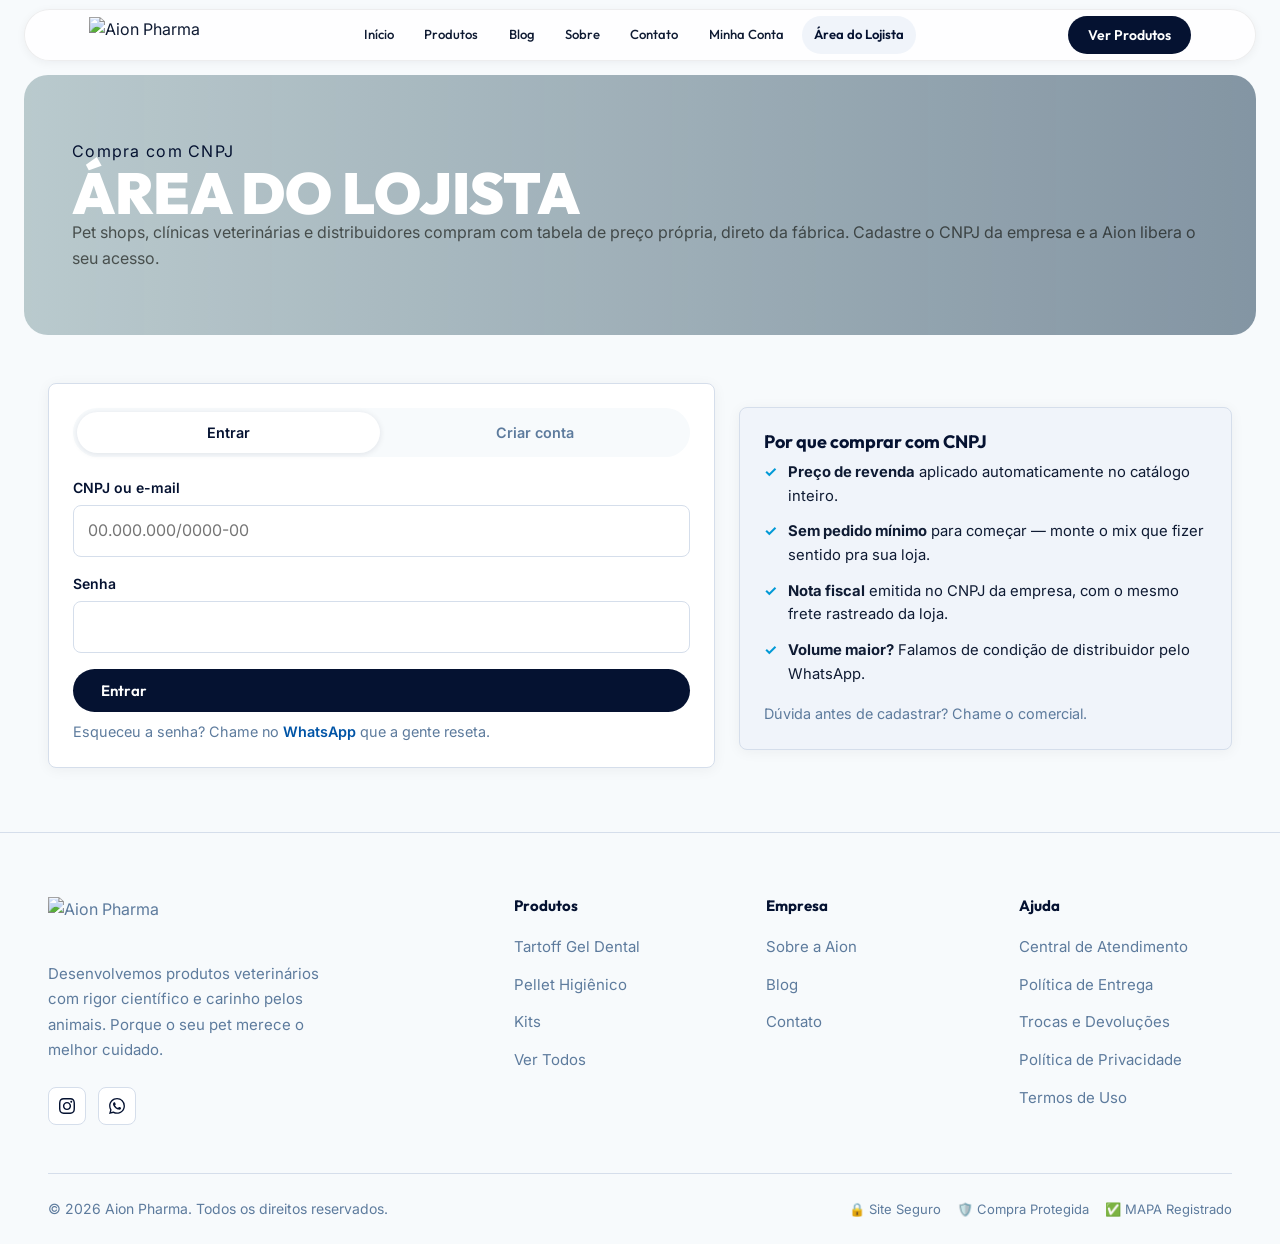
==== b2b.html @ e089b65c "Pedido nasce no Olist Envios (forma_envio OLIST) pra Expedição gerar etiqueta real; frete grátis usa" ====
<!DOCTYPE html>
<html lang="pt-BR">
<head>
  <meta charset="UTF-8" />
  <meta name="viewport" content="width=device-width, initial-scale=1.0" />
  <title>Área do Lojista — Compra com CNPJ | Aion Pharma</title>
  <meta name="description" content="Pet shops, clínicas e distribuidores compram Tartoff e a linha Aion Pharma com preço de revenda. Cadastro com CNPJ, liberado após aprovação da Aion." />
  <link rel="stylesheet" href="style.css?v=6" />
  <link rel="icon" type="image/png" href="assets/brand/logo-mark.png" />
</head>
<body>

<!-- ───── Header ───── -->
<header id="header">
  <div class="container">
    <div class="header-inner">
      <a href="index.html" class="logo" aria-label="Aion Pharma Home"><img src="assets/brand/logo.png" alt="Aion Pharma" class="logo-img" /></a>
      <nav class="nav-links" aria-label="Navegação principal">
        <a href="index.html">Início</a>
        <a href="produtos.html">Produtos</a>
        <a href="blog.html">Blog</a>
        <a href="sobre.html">Sobre</a>
        <a href="contato.html">Contato</a>
        <a href="conta.html">Minha Conta</a>
        <a href="b2b.html" class="active">Área do Lojista</a>
      </nav>
      <div class="header-actions">
        <a href="produtos.html" class="btn btn-primary btn-sm">Ver Produtos</a>
      </div>
      <button class="menu-toggle" id="menu-toggle" aria-label="Menu mobile" aria-expanded="false">
        <span></span><span></span><span></span>
      </button>
    </div>
  </div>
</header>
<nav class="mobile-nav" id="mobile-nav" aria-label="Navegação mobile">
  <a href="index.html" onclick="closeMobileNav()">Início</a>
  <a href="produtos.html" onclick="closeMobileNav()">Produtos</a>
  <a href="blog.html" onclick="closeMobileNav()">Blog</a>
  <a href="sobre.html" onclick="closeMobileNav()">Sobre</a>
  <a href="contato.html" onclick="closeMobileNav()">Contato</a>
  <a href="conta.html" onclick="closeMobileNav()">Minha Conta</a>
  <a href="b2b.html" onclick="closeMobileNav()">Área do Lojista</a>
  <a href="produtos.html" class="btn btn-primary" style="margin-top:1rem;justify-content:center">Ver Produtos →</a>
</nav>

<!-- Page Hero -->
<section class="page-hero">
  <div class="container">
    <div class="page-hero-tag">Compra com CNPJ</div>
    <h1 class="display-2">Área do Lojista</h1>
    <p>Pet shops, clínicas veterinárias e distribuidores compram com tabela de preço própria, direto da fábrica. Cadastre o CNPJ da empresa e a Aion libera o seu acesso.</p>
  </div>
</section>

<main class="content-page">
  <div class="container">

    <!-- ── Já logado: painel da conta ── -->
    <section id="b2b-painel" class="b2b-painel" hidden>
      <div class="b2b-card b2b-card-conta">
        <div class="b2b-conta-head">
          <div>
            <span class="b2b-badge" id="b2b-painel-nivel">Lojista</span>
            <h2 id="b2b-painel-razao">—</h2>
            <p class="b2b-muted" id="b2b-painel-cnpj">—</p>
          </div>
          <button type="button" class="btn btn-outline btn-sm" onclick="b2bLogout()">Sair da conta</button>
        </div>
        <p class="b2b-muted">
          Os preços do catálogo já estão na sua tabela enquanto você estiver logado.
          No checkout, o pedido sai no CNPJ da empresa.
        </p>
        <div class="b2b-acoes">
          <a href="produtos.html" class="btn btn-primary">Ver catálogo com meu preço →</a>
          <a href="https://wa.me/5541992427421?text=Ol%C3%A1!%20Sou%20lojista%20e%20preciso%20de%20ajuda%20com%20um%20pedido." class="btn btn-outline" target="_blank" rel="noopener">Falar com o comercial</a>
        </div>
      </div>

      <div class="b2b-card">
        <h3>Dados de entrega padrão</h3>
        <p class="b2b-muted">Preenchemos o checkout com esses dados. Dá para alterar em cada pedido.</p>
        <form class="contact-form" id="b2b-form-dados" onsubmit="b2bSalvarDados(event)">
          <div class="field-row">
            <div class="field">
              <label for="b2b-contato">Nome do contato</label>
              <input type="text" id="b2b-contato" name="contatoNome" autocomplete="name" />
            </div>
            <div class="field">
              <label for="b2b-telefone">Telefone</label>
              <input type="tel" id="b2b-telefone" name="telefone" autocomplete="tel" />
            </div>
          </div>
          <div class="field-row">
            <div class="field">
              <label for="b2b-cep">CEP</label>
              <input type="text" id="b2b-cep" name="cep" inputmode="numeric" oninput="onCheckoutCepGenerico(this)" />
            </div>
            <div class="field">
              <label for="b2b-numero">Número</label>
              <input type="text" id="b2b-numero" name="numero" />
            </div>
          </div>
          <div class="field">
            <label for="b2b-endereco">Endereço</label>
            <input type="text" id="b2b-endereco" name="endereco" />
          </div>
          <div class="field-row">
            <div class="field">
              <label for="b2b-bairro">Bairro</label>
              <input type="text" id="b2b-bairro" name="bairro" />
            </div>
            <div class="field">
              <label for="b2b-complemento">Complemento</label>
              <input type="text" id="b2b-complemento" name="complemento" />
            </div>
          </div>
          <div class="field-row">
            <div class="field">
              <label for="b2b-cidade">Cidade</label>
              <input type="text" id="b2b-cidade" name="cidade" />
            </div>
            <div class="field">
              <label for="b2b-uf">UF</label>
              <input type="text" id="b2b-uf" name="uf" maxlength="2" />
            </div>
          </div>
          <button type="submit" class="btn btn-primary" id="b2b-dados-submit">Salvar dados</button>
        </form>
      </div>
    </section>

    <!-- ── Deslogado: login + cadastro ── -->
    <!-- Sem JS este bloco continua visível; o painel é que só aparece logado. -->
    <section id="b2b-acesso" class="b2b-grid">
      <div class="b2b-card">
        <div class="b2b-tabs" role="tablist">
          <button type="button" class="b2b-tab active" id="b2b-tab-login" onclick="b2bMostrarAba('login')">Entrar</button>
          <button type="button" class="b2b-tab" id="b2b-tab-cadastro" onclick="b2bMostrarAba('cadastro')">Criar conta</button>
        </div>

        <!-- Login -->
        <form class="contact-form" id="b2b-form-login" onsubmit="b2bLogin(event)">
          <div class="field">
            <label for="b2b-login-id">CNPJ ou e-mail</label>
            <input type="text" id="b2b-login-id" name="identificador" required autocomplete="username" placeholder="00.000.000/0000-00" />
          </div>
          <div class="field">
            <label for="b2b-login-senha">Senha</label>
            <input type="password" id="b2b-login-senha" name="senha" required autocomplete="current-password" />
          </div>
          <button type="submit" class="btn btn-primary" id="b2b-login-submit">Entrar</button>
          <p class="b2b-muted b2b-ajuda">
            Esqueceu a senha? Chame no <a href="https://wa.me/5541992427421?text=Ol%C3%A1!%20Preciso%20redefinir%20a%20senha%20da%20minha%20conta%20de%20lojista." target="_blank" rel="noopener">WhatsApp</a> que a gente reseta.
          </p>
        </form>

        <!-- Cadastro -->
        <form class="contact-form" id="b2b-form-cadastro" onsubmit="b2bCadastrar(event)" hidden>
          <div class="field">
            <label for="b2b-cad-cnpj">CNPJ da empresa*</label>
            <input type="text" id="b2b-cad-cnpj" name="cnpj" required inputmode="text" placeholder="00.000.000/0000-00" oninput="onCnpjInput(this)" />
            <span class="b2b-hint" id="b2b-cad-razao-hint"></span>
          </div>
          <div class="field">
            <label for="b2b-cad-razao">Razão social</label>
            <input type="text" id="b2b-cad-razao" name="razaoSocial" placeholder="Preenchemos pelo CNPJ" />
          </div>
          <div class="field-row">
            <div class="field">
              <label for="b2b-cad-contato">Seu nome*</label>
              <input type="text" id="b2b-cad-contato" name="contatoNome" required autocomplete="name" />
            </div>
            <div class="field">
              <label for="b2b-cad-telefone">Telefone / WhatsApp*</label>
              <input type="tel" id="b2b-cad-telefone" name="telefone" required autocomplete="tel" />
            </div>
          </div>
          <div class="field">
            <label for="b2b-cad-email">E-mail*</label>
            <input type="email" id="b2b-cad-email" name="email" required autocomplete="email" />
          </div>
          <div class="field">
            <label for="b2b-cad-senha">Senha* (mínimo 8 caracteres)</label>
            <input type="password" id="b2b-cad-senha" name="senha" required minlength="8" autocomplete="new-password" />
          </div>
          <button type="submit" class="btn btn-primary" id="b2b-cad-submit">Enviar cadastro</button>
          <p class="b2b-muted b2b-ajuda">
            Ao criar a conta você concorda com os <a href="termos.html">Termos de Uso</a> e a <a href="privacidade.html">Política de Privacidade</a>.
          </p>
        </form>
      </div>

      <aside class="b2b-card b2b-vantagens">
        <h3>Por que comprar com CNPJ</h3>
        <ul class="b2b-lista">
          <li><strong>Preço de revenda</strong> aplicado automaticamente no catálogo inteiro.</li>
          <li><strong>Sem pedido mínimo</strong> para começar — monte o mix que fizer sentido pra sua loja.</li>
          <li><strong>Nota fiscal</strong> emitida no CNPJ da empresa, com o mesmo frete rastreado da loja.</li>
          <li><strong>Volume maior?</strong> Falamos de condição de distribuidor pelo WhatsApp.</li>
        </ul>
        <p class="b2b-muted">
          Dúvida antes de cadastrar? <a href="https://wa.me/5541992427421?text=Ol%C3%A1!%20Quero%20saber%20sobre%20a%20compra%20com%20CNPJ." target="_blank" rel="noopener">Chame o comercial</a>.
        </p>
      </aside>
    </section>

  </div>
</main>

<footer id="footer">
  <div class="container">
    <div class="footer-top">
      <div class="footer-brand">
        <a href="index.html" class="logo"><img src="assets/brand/logo.png" alt="Aion Pharma" class="logo-img" /></a>
        <p>Desenvolvemos produtos veterinários com rigor científico e carinho pelos animais. Porque o seu pet merece o melhor cuidado.</p>
        <div class="footer-social">
          <a href="https://www.instagram.com/tartoff.oficial/" class="social-link" target="_blank" rel="noopener" aria-label="Instagram">
            <svg width="16" height="16" fill="currentColor" viewBox="0 0 24 24">
              <path d="M12 2.163c3.204 0 3.584.012 4.85.07 3.252.148 4.771 1.691 4.919 4.919.058 1.265.069 1.645.069 4.849 0 3.205-.012 3.584-.069 4.849-.149 3.225-1.664 4.771-4.919 4.919-1.266.058-1.644.07-4.85.07-3.204 0-3.584-.012-4.849-.07-3.26-.149-4.771-1.699-4.919-4.92-.058-1.265-.07-1.644-.07-4.849 0-3.204.013-3.583.07-4.849.149-3.227 1.664-4.771 4.919-4.919 1.266-.057 1.645-.069 4.849-.069zm0-2.163c-3.259 0-3.667.014-4.947.072-4.358.2-6.78 2.618-6.98 6.98-.059 1.281-.073 1.689-.073 4.948 0 3.259.014 3.668.072 4.948.2 4.358 2.618 6.78 6.98 6.98 1.281.058 1.689.072 4.948.072 3.259 0 3.668-.014 4.948-.072 4.354-.2 6.782-2.618 6.979-6.98.059-1.28.073-1.689.073-4.948 0-3.259-.014-3.667-.072-4.947-.196-4.354-2.617-6.78-6.979-6.98-1.281-.059-1.69-.073-4.949-.073zm0 5.838c-3.403 0-6.162 2.759-6.162 6.162s2.759 6.163 6.162 6.163 6.162-2.759 6.162-6.163c0-3.403-2.759-6.162-6.162-6.162zm0 10.162c-2.209 0-4-1.79-4-4 0-2.209 1.791-4 4-4s4 1.791 4 4c0 2.21-1.791 4-4 4zm6.406-11.845c-.796 0-1.441.645-1.441 1.44s.645 1.44 1.441 1.44c.795 0 1.439-.645 1.439-1.44s-.644-1.44-1.439-1.44z"/>
            </svg>
          </a>
          <a href="https://wa.me/5541992427421" class="social-link" target="_blank" rel="noopener" aria-label="WhatsApp">
            <svg width="16" height="16" fill="currentColor" viewBox="0 0 24 24">
              <path d="M17.472 14.382c-.297-.149-1.758-.867-2.03-.967-.273-.099-.471-.148-.67.15-.197.297-.767.966-.94 1.164-.173.199-.347.223-.644.075-.297-.15-1.255-.463-2.39-1.475-.883-.788-1.48-1.761-1.653-2.059-.173-.297-.018-.458.13-.606.134-.133.298-.347.446-.52.149-.174.198-.298.298-.497.099-.198.05-.371-.025-.52-.075-.149-.669-1.612-.916-2.207-.242-.579-.487-.5-.669-.51-.173-.008-.371-.01-.57-.01-.198 0-.52.074-.792.372-.272.297-1.04 1.016-1.04 2.479 0 1.462 1.065 2.875 1.213 3.074.149.198 2.096 3.2 5.077 4.487.709.306 1.262.489 1.694.625.712.227 1.36.195 1.871.118.571-.085 1.758-.719 2.006-1.413.248-.694.248-1.289.173-1.413-.074-.124-.272-.198-.57-.347m-5.421 7.403h-.004a9.87 9.87 0 01-5.031-1.378l-.361-.214-3.741.982.998-3.648-.235-.374a9.86 9.86 0 01-1.51-5.26c.001-5.45 4.436-9.884 9.888-9.884 2.64 0 5.122 1.03 6.988 2.898a9.825 9.825 0 012.893 6.994c-.003 5.45-4.437 9.884-9.885 9.884m8.413-18.297A11.815 11.815 0 0012.05 0C5.495 0 .16 5.335.157 11.892c0 2.096.547 4.142 1.588 5.945L.057 24l6.305-1.654a11.882 11.882 0 005.683 1.448h.005c6.554 0 11.89-5.335 11.893-11.893a11.821 11.821 0 00-3.48-8.413z"/>
            </svg>
          </a>
        </div>
      </div>
      <div class="footer-col">
        <h4>Produtos</h4>
        <ul class="footer-links">
          <li><a href="produtos.html?categoria=higiene-bucal">Tartoff Gel Dental</a></li>
          <li><a href="produtos.html?categoria=higiene-lar">Pellet Higiênico</a></li>
          <li><a href="produtos.html">Kits</a></li>
          <li><a href="produtos.html">Ver Todos</a></li>
        </ul>
      </div>
      <div class="footer-col">
        <h4>Empresa</h4>
        <ul class="footer-links">
          <li><a href="sobre.html">Sobre a Aion</a></li>
          <li><a href="blog.html">Blog</a></li>
          <li><a href="contato.html">Contato</a></li>
        </ul>
      </div>
      <div class="footer-col">
        <h4>Ajuda</h4>
        <ul class="footer-links">
          <li><a href="contato.html">Central de Atendimento</a></li>
          <li><a href="entrega.html">Política de Entrega</a></li>
          <li><a href="trocas.html">Trocas e Devoluções</a></li>
          <li><a href="privacidade.html">Política de Privacidade</a></li>
          <li><a href="termos.html">Termos de Uso</a></li>
        </ul>
      </div>
    </div>
    <div class="footer-bottom">
      <p>© 2026 Aion Pharma. Todos os direitos reservados.</p>
      <div class="footer-seals">
        <span>🔒 Site Seguro</span>
        <span>🛡️ Compra Protegida</span>
        <span>✅ MAPA Registrado</span>
      </div>
    </div>
  </div>
</footer>

<div class="toast-container" id="toast-container"></div>
<script src="script.js?v=7"></script>
</body>
</html>
---- style.css ----
/* ================================================
   AION PHARMA — Design System
   Navy + Cyan (brand oficial)
   ================================================ */

@import url('https://fonts.googleapis.com/css2?family=Outfit:wght@300;400;500;600;700;800;900&family=Inter:wght@300;400;500;600&display=swap');

/* ── Tokens ───────────────────────────────────── */
:root {
  /* Colors — brand oficial */
  --clr-primary:      #051231;   /* Navy Aion */
  --clr-primary-lt:   #0A1F44;   /* Navy médio */
  --clr-primary-pale: #E8EEF6;   /* Azul bem claro */
  --clr-gold:         #0099D6;   /* Ciano acento (legado: gold) */
  --clr-gold-lt:      #33B4E5;   /* Ciano claro hover */
  --clr-accent:       #0099D6;
  --clr-accent-deep:  #0054A6;
  --clr-cream:        #F0F4FA;   /* Fundo suave azul */
  --clr-cream-dk:     #E2E8F2;
  --clr-bg:           #F7FAFC;
  --clr-dark:         #051231;
  --clr-text:         #0F1B33;
  --clr-text-muted:   #5D7B9D;
  --clr-border:       #D5DEEB;
  --clr-white:        #FFFFFF;
  --clr-pharma:       #7386A3;

  /* Typography */
  --font-heading: 'Outfit', sans-serif;
  --font-body:    'Inter', sans-serif;

  /* Spacing */
  --space-1: 0.25rem;
  --space-2: 0.5rem;
  --space-3: 0.75rem;
  --space-4: 1rem;
  --space-5: 1.25rem;
  --space-6: 1.5rem;
  --space-8: 2rem;
  --space-10: 2.5rem;
  --space-12: 3rem;
  --space-16: 4rem;
  --space-20: 5rem;
  --space-24: 6rem;

  /* Radii */
  --radius-sm:  0.375rem;
  --radius-md:  0.75rem;
  --radius-lg:  1.25rem;
  --radius-xl:  2rem;
  --radius-full: 9999px;

  /* Shadows */
  --shadow-sm:  0 1px 3px rgba(45,74,53,.08), 0 1px 2px rgba(45,74,53,.05);
  --shadow-md:  0 4px 16px rgba(45,74,53,.10), 0 2px 6px rgba(45,74,53,.06);
  --shadow-lg:  0 12px 40px rgba(45,74,53,.14), 0 4px 12px rgba(45,74,53,.08);
  --shadow-xl:  0 24px 64px rgba(45,74,53,.18);

  /* Transitions */
  --ease: cubic-bezier(0.4, 0, 0.2, 1);
  --dur-fast: 150ms;
  --dur-normal: 250ms;
  --dur-slow: 400ms;

  /* Layout */
  --max-w: 1200px;
  --header-h: 72px;
}

/* ── Reset ────────────────────────────────────── */
*, *::before, *::after { box-sizing: border-box; margin: 0; padding: 0; }

html {
  font-size: 16px;
  scroll-behavior: smooth;
  -webkit-font-smoothing: antialiased;
}

body {
  font-family: var(--font-body);
  color: var(--clr-text);
  background: var(--clr-bg);
  line-height: 1.6;
  overflow-x: hidden;
}

img { max-width: 100%; height: auto; display: block; }
a { text-decoration: none; color: inherit; }
ul, ol { list-style: none; }
button { cursor: pointer; border: none; background: none; font-family: inherit; }
input, textarea { font-family: inherit; }

/* ── Typography ───────────────────────────────── */
h1, h2, h3, h4, h5, h6 {
  font-family: var(--font-heading);
  line-height: 1.15;
  font-weight: 700;
  color: var(--clr-dark);
}

.display-1 { font-size: clamp(2.5rem, 6vw, 4.5rem); font-weight: 800; letter-spacing: -0.02em; }
.display-2 { font-size: clamp(2rem, 4vw, 3rem);   font-weight: 800; letter-spacing: -0.02em; }
.heading-1 { font-size: clamp(1.75rem, 3vw, 2.5rem); font-weight: 700; }
.heading-2 { font-size: clamp(1.25rem, 2vw, 1.75rem); font-weight: 600; }
.heading-3 { font-size: 1.125rem; font-weight: 600; }
.body-lg   { font-size: 1.125rem; }
.body-sm   { font-size: 0.875rem; }
.label     { font-size: 0.75rem; font-weight: 600; letter-spacing: 0.08em; text-transform: uppercase; }

/* ── Layout Utilities ─────────────────────────── */
.container {
  width: calc(100% - 3rem);   /* mesmo recuo lateral do hero box */
  max-width: 1320px;          /* mesma largura máxima do hero box */
  margin: 0 auto;
  padding: 0 var(--space-6);
}

.section {
  padding: var(--space-20) 0;
}

.section-sm {
  padding: var(--space-12) 0;
}

.grid-2 { display: grid; grid-template-columns: repeat(2, 1fr); gap: var(--space-8); }
.grid-3 { display: grid; grid-template-columns: repeat(3, 1fr); gap: var(--space-6); }
.grid-4 { display: grid; grid-template-columns: repeat(4, 1fr); gap: var(--space-5); }

.flex { display: flex; }
.flex-center { display: flex; align-items: center; justify-content: center; }
.flex-between { display: flex; align-items: center; justify-content: space-between; }
.gap-2 { gap: var(--space-2); }
.gap-3 { gap: var(--space-3); }
.gap-4 { gap: var(--space-4); }
.gap-6 { gap: var(--space-6); }

.text-center { text-align: center; }

/* ── Buttons ──────────────────────────────────── */
.btn {
  display: inline-flex;
  align-items: center;
  gap: var(--space-2);
  padding: 0.75rem 1.75rem;
  border-radius: var(--radius-full);
  font-family: var(--font-heading);
  font-weight: 600;
  font-size: 0.9375rem;
  transition: all var(--dur-normal) var(--ease);
  white-space: nowrap;
  cursor: pointer;
}

.btn-primary {
  background: var(--clr-primary);
  color: var(--clr-white);
  box-shadow: 0 4px 14px rgba(45,74,53,.3);
}
.btn-primary:hover {
  background: var(--clr-primary-lt);
  transform: translateY(-2px);
  box-shadow: 0 8px 24px rgba(5, 18, 49, .35);
}

.btn-gold {
  background: linear-gradient(135deg, #0099D6 0%, #0054A6 100%);
  color: var(--clr-white);
  box-shadow: 0 4px 14px rgba(0, 153, 214, .35);
}
.btn-gold:hover {
  background: linear-gradient(135deg, #33B4E5 0%, #0099D6 100%);
  transform: translateY(-2px);
  box-shadow: 0 8px 24px rgba(0, 153, 214, .4);
}

.btn-outline {
  background: transparent;
  color: var(--clr-primary);
  border: 2px solid var(--clr-primary);
}
.btn-outline:hover {
  background: var(--clr-primary);
  color: var(--clr-white);
  transform: translateY(-2px);
}

.btn-outline-white {
  background: transparent;
  color: var(--clr-white);
  border: 2px solid rgba(255,255,255,.5);
}
.btn-outline-white:hover {
  background: rgba(255,255,255,.15);
  border-color: var(--clr-white);
}

.btn-sm {
  padding: 0.5rem 1.25rem;
  font-size: 0.875rem;
}

.btn-lg {
  padding: 1rem 2.25rem;
  font-size: 1rem;
}

/* ── Badges ───────────────────────────────────── */
.badge {
  display: inline-flex;
  align-items: center;
  gap: var(--space-1);
  padding: 0.25rem 0.75rem;
  border-radius: var(--radius-full);
  font-size: 0.75rem;
  font-weight: 600;
  font-family: var(--font-heading);
}
.badge-gold {
  background: rgba(201,168,76,.15);
  color: #8B6914;
  border: 1px solid rgba(201,168,76,.3);
}
.badge-green {
  background: var(--clr-primary-pale);
  color: var(--clr-primary);
  border: 1px solid var(--clr-border);
}

/* ── Section Headers ──────────────────────────── */
.section-header { margin-bottom: var(--space-12); }
.section-header .section-tag {
  display: inline-block;
  margin-bottom: var(--space-3);
  color: var(--clr-gold);
  font-family: var(--font-heading);
  font-weight: 700;
  font-size: 0.8125rem;
  letter-spacing: 0.12em;
  text-transform: uppercase;
}
.section-header h2 { margin-bottom: var(--space-4); }
.section-header p {
  font-size: 1.0625rem;
  color: var(--clr-text-muted);
  max-width: 520px;
}
.section-header.text-center p { margin: 0 auto; }

/* ── Announcement Bar ─────────────────────────── */
#announcement-bar {
  background: var(--clr-primary);
  color: rgba(255,255,255,.9);
  text-align: center;
  padding: var(--space-2) var(--space-4);
  font-size: 0.8125rem;
  font-family: var(--font-heading);
  font-weight: 500;
  letter-spacing: 0.02em;
}
#announcement-bar strong { color: var(--clr-gold-lt); }
#announcement-bar a { color: var(--clr-gold-lt); text-decoration: underline; }

/* ── Header ───────────────────────────────────── */
#header {
  position: sticky;
  top: 0;
  z-index: 100;
  background: rgba(250,250,247,.95);
  backdrop-filter: blur(12px);
  -webkit-backdrop-filter: blur(12px);
  border-bottom: 1px solid var(--clr-border);
  height: var(--header-h);
  transition: box-shadow var(--dur-normal) var(--ease);
}

#header.scrolled {
  box-shadow: var(--shadow-md);
}

.header-inner {
  display: flex;
  align-items: center;
  justify-content: space-between;
  height: 100%;
  gap: var(--space-8);
}

/* Logo */
.logo {
  display: flex;
  align-items: center;
  flex-shrink: 0;
  text-decoration: none;
  gap: 0.5rem;
}
.logo-img {
  display: block;
  height: 40px;
  width: auto;
  max-width: 200px;
  object-fit: contain;
}
.logo-name {
  font-family: var(--font-heading);
  font-weight: 900;
  font-size: 1.25rem;
  letter-spacing: -0.01em;
  color: var(--clr-primary);
  line-height: 1;
}
.logo-tagline {
  font-family: var(--font-heading);
  font-size: 0.625rem;
  font-weight: 500;
  letter-spacing: 0.15em;
  text-transform: uppercase;
  color: var(--clr-pharma);
  line-height: 1;
  margin-top: 2px;
}

/* Nav */
.nav-links {
  display: flex;
  align-items: center;
  gap: var(--space-1);
  flex: 1;
}

.nav-links a {
  padding: var(--space-2) var(--space-3);
  border-radius: var(--radius-sm);
  font-family: var(--font-heading);
  font-weight: 500;
  font-size: 0.9375rem;
  color: var(--clr-text);
  transition: all var(--dur-fast) var(--ease);
}
.nav-links a:hover { color: var(--clr-primary); background: var(--clr-primary-pale); }
.nav-links a.active { color: var(--clr-primary); font-weight: 600; }

/* Header Actions */
.header-actions {
  display: flex;
  align-items: center;
  gap: var(--space-3);
  flex-shrink: 0;
}

.icon-btn {
  display: flex;
  align-items: center;
  justify-content: center;
  width: 40px;
  height: 40px;
  border-radius: var(--radius-md);
  color: var(--clr-text);
  transition: all var(--dur-fast) var(--ease);
  position: relative;
}
.icon-btn:hover { background: var(--clr-primary-pale); color: var(--clr-primary); }

.cart-btn .cart-count {
  position: absolute;
  top: 2px;
  right: 2px;
  background: var(--clr-gold);
  color: var(--clr-dark);
  font-family: var(--font-heading);
  font-size: 0.625rem;
  font-weight: 700;
  width: 16px;
  height: 16px;
  border-radius: 50%;
  display: flex;
  align-items: center;
  justify-content: center;
  line-height: 1;
}

/* Mobile Menu Toggle */
.menu-toggle {
  display: none;
  flex-direction: column;
  gap: 5px;
  padding: var(--space-2);
  border-radius: var(--radius-sm);
}
.menu-toggle span {
  display: block;
  width: 22px;
  height: 2px;
  background: var(--clr-text);
  border-radius: 2px;
  transition: all var(--dur-normal) var(--ease);
}
.menu-toggle.open span:nth-child(1) { transform: translateY(7px) rotate(45deg); }
.menu-toggle.open span:nth-child(2) { opacity: 0; }
.menu-toggle.open span:nth-child(3) { transform: translateY(-7px) rotate(-45deg); }

/* Mobile Nav */
.mobile-nav {
  display: none;
  position: fixed;
  top: var(--header-h);
  left: 0;
  right: 0;
  bottom: 0;
  background: var(--clr-bg);
  z-index: 99;
  padding: var(--space-8) var(--space-6);
  flex-direction: column;
  gap: var(--space-3);
  overflow-y: auto;
}
.mobile-nav.open { display: flex; }
.mobile-nav a {
  font-family: var(--font-heading);
  font-size: 1.25rem;
  font-weight: 600;
  color: var(--clr-text);
  padding: var(--space-4) 0;
  border-bottom: 1px solid var(--clr-border);
  transition: color var(--dur-fast) var(--ease);
}
.mobile-nav a:hover { color: var(--clr-primary); }

/* ── Hero Section ─────────────────────────────── */
#hero {
  position: relative;
  min-height: calc(100vh - var(--header-h));
  display: flex;
  align-items: center;
  overflow: hidden;
  background: linear-gradient(135deg, #051231 0%, #0A1F44 55%, #0054A6 100%);
}

.hero-bg {
  position: absolute;
  inset: 0;
  z-index: 0;
}

.hero-bg img {
  width: 100%;
  height: 100%;
  object-fit: cover;
  opacity: 0.28;
}

.hero-bg::after {
  content: '';
  position: absolute;
  inset: 0;
  background: linear-gradient(90deg,
    rgba(26,38,32,.85) 0%,
    rgba(26,38,32,.6) 55%,
    rgba(26,38,32,.15) 100%);
}

/* Decorative orbs */
.hero-orb {
  position: absolute;
  border-radius: 50%;
  filter: blur(60px);
  z-index: 1;
  pointer-events: none;
}
.hero-orb-1 {
  width: 400px; height: 400px;
  background: rgba(201,168,76,.12);
  top: -100px; right: 10%;
}
.hero-orb-2 {
  width: 300px; height: 300px;
  background: rgba(45,74,53,.4);
  bottom: -80px; left: 5%;
}

.hero-content {
  position: relative;
  z-index: 2;
  max-width: 620px;
}

.hero-badge {
  display: inline-flex;
  align-items: center;
  gap: var(--space-2);
  background: rgba(201,168,76,.18);
  border: 1px solid rgba(201,168,76,.35);
  color: var(--clr-gold-lt);
  padding: 0.4rem 1rem;
  border-radius: var(--radius-full);
  font-family: var(--font-heading);
  font-size: 0.8125rem;
  font-weight: 600;
  letter-spacing: 0.05em;
  margin-bottom: var(--space-6);
  backdrop-filter: blur(8px);
}

#hero h1 {
  color: var(--clr-white);
  margin-bottom: var(--space-6);
}

#hero h1 span {
  color: var(--clr-gold-lt);
}

.hero-subtitle {
  display: flex;
  justify-content: flex-start;
  align-items: flex-start;
  flex-wrap: wrap;
  font-size: 1.125rem;
  color: rgba(255,255,255,.75);
  margin-bottom: var(--space-8);
  max-width: 480px;
  line-height: 1.7;
}

.hero-cta {
  display: flex;
  gap: var(--space-4);
  flex-wrap: wrap;
  margin-bottom: var(--space-10);
}

/* Trust chips */
.hero-trust {
  display: flex;
  flex-wrap: wrap;
  gap: var(--space-3);
}

.trust-chip {
  display: flex;
  align-items: center;
  gap: var(--space-2);
  background: rgba(255,255,255,.08);
  border: 1px solid rgba(255,255,255,.15);
  padding: 0.4rem 0.875rem;
  border-radius: var(--radius-full);
  font-size: 0.8125rem;
  color: rgba(255,255,255,.85);
  backdrop-filter: blur(6px);
  font-family: var(--font-heading);
  font-weight: 500;
}
.trust-chip svg { color: var(--clr-gold-lt); flex-shrink: 0; }

/* Hero image float (right side) */
.hero-image-wrap {
  position: absolute;
  right: 0;
  top: 0;
  bottom: 0;
  width: 52%;
  z-index: 1;
  overflow: hidden;
}
.hero-image-wrap img {
  width: 100%;
  height: 100%;
  object-fit: cover;
  object-position: center top;
}
.hero-image-wrap::before {
  content: '';
  position: absolute;
  top: 0;
  left: 0;
  bottom: 0;
  width: 50%;
  background: linear-gradient(90deg, rgba(26,38,32,1) 0%, transparent 100%);
  z-index: 1;
}

/* ── Trust Bar ────────────────────────────────── */
#trust-bar {
  background: var(--clr-cream);
  border-bottom: 1px solid var(--clr-border);
  padding: var(--space-6) 0;
}

.trust-items {
  display: grid;
  grid-template-columns: repeat(4, 1fr);
  gap: var(--space-6);
}

.trust-item {
  display: flex;
  align-items: center;
  gap: var(--space-4);
}

.trust-icon {
  width: 44px;
  height: 44px;
  background: var(--clr-primary-pale);
  border-radius: var(--radius-md);
  display: flex;
  align-items: center;
  justify-content: center;
  color: var(--clr-primary);
  flex-shrink: 0;
  border: 1px solid var(--clr-border);
}

.trust-text strong {
  display: block;
  font-family: var(--font-heading);
  font-size: 0.9375rem;
  font-weight: 700;
  color: var(--clr-dark);
  line-height: 1.3;
}
.trust-text span {
  font-size: 0.8125rem;
  color: var(--clr-text-muted);
}

/* ── Categories ───────────────────────────────── */
#categories {
  background: var(--clr-bg);
}

#categories .container {
  padding-left: 0;
  padding-right: 0;
}

.categories-grid {
  display: grid;
  grid-template-columns: repeat(3, 1fr);
  gap: var(--space-5);
}

.category-card {
  position: relative;
  border-radius: var(--radius-xl);
  overflow: hidden;
  background: var(--clr-cream);
  border: 1px solid var(--clr-border);
  padding: var(--space-8);
  display: flex;
  flex-direction: column;
  gap: var(--space-4);
  transition: all var(--dur-normal) var(--ease);
  cursor: pointer;
}
.category-card:hover {
  transform: translateY(-4px);
  box-shadow: var(--shadow-lg);
  border-color: var(--clr-primary);
}

.category-icon {
  width: 56px;
  height: 56px;
  background: var(--clr-primary-pale);
  border-radius: var(--radius-lg);
  display: flex;
  align-items: center;
  justify-content: center;
  font-size: 1.75rem;
  transition: all var(--dur-normal) var(--ease);
}
.category-card:hover .category-icon {
  background: var(--clr-primary);
  transform: scale(1.1);
}
.category-card:hover .category-icon span {
  filter: brightness(0) invert(1);
}

.category-card h3 {
  font-family: var(--font-heading);
  font-size: 1.125rem;
  font-weight: 700;
  color: var(--clr-dark);
}
.category-card p {
  font-size: 0.875rem;
  color: var(--clr-text-muted);
  line-height: 1.5;
}

.category-link {
  display: inline-flex;
  align-items: center;
  gap: var(--space-1);
  font-family: var(--font-heading);
  font-size: 0.875rem;
  font-weight: 600;
  color: var(--clr-primary);
  transition: gap var(--dur-fast) var(--ease);
  margin-top: auto;
}
.category-card:hover .category-link { gap: var(--space-2); }

/* ── Featured Product (Tartoff) ───────────────── */
#featured-product {
  background: linear-gradient(135deg, var(--clr-dark) 0%, var(--clr-primary) 100%);
  overflow: hidden;
  position: relative;
}

#featured-product .container {
  position: relative;
  z-index: 2;
  width: 100%;   /* preenche a caixa; o recuo interno vem do padding do .container */
}

.featured-deco {
  position: absolute;
  border-radius: 50%;
  filter: blur(80px);
  pointer-events: none;
}
.featured-deco-1 {
  width: 500px; height: 500px;
  background: rgba(201,168,76,.08);
  top: -200px; right: -100px;
}
.featured-deco-2 {
  width: 300px; height: 300px;
  background: rgba(255,255,255,.03);
  bottom: -100px; left: -80px;
}

.featured-inner {
  display: grid;
  grid-template-columns: 1fr 1fr;
  gap: var(--space-16);
  align-items: center;
}

.featured-content {}
.featured-content .badge { margin-bottom: var(--space-5); }
.featured-content h2 {
  color: var(--clr-white);
  margin-bottom: var(--space-5);
}
.featured-content h2 span { color: var(--clr-gold-lt); }
.featured-content p {
  color: rgba(255,255,255,.7);
  font-size: 1.0625rem;
  line-height: 1.7;
  margin-bottom: var(--space-8);
}

.featured-benefits {
  display: flex;
  flex-direction: column;
  gap: var(--space-3);
  margin-bottom: var(--space-8);
}

.benefit-item {
  display: flex;
  align-items: center;
  gap: var(--space-3);
  color: rgba(255,255,255,.85);
  font-size: 0.9375rem;
}

.benefit-icon {
  width: 32px;
  height: 32px;
  background: rgba(201,168,76,.2);
  border: 1px solid rgba(201,168,76,.3);
  border-radius: var(--radius-sm);
  display: flex;
  align-items: center;
  justify-content: center;
  color: var(--clr-gold-lt);
  flex-shrink: 0;
}

.featured-price {
  display: flex;
  align-items: baseline;
  gap: var(--space-2);
  margin-bottom: var(--space-6);
}
.featured-price .currency {
  font-family: var(--font-heading);
  font-size: 1rem;
  font-weight: 600;
  color: rgba(255,255,255,.6);
}
.featured-price .amount {
  font-family: var(--font-heading);
  font-size: 2.5rem;
  font-weight: 800;
  color: var(--clr-white);
  line-height: 1;
}
.featured-price .per {
  font-size: 0.875rem;
  color: rgba(255,255,255,.5);
}

.featured-actions { display: flex; gap: var(--space-4); flex-wrap: wrap; }

.featured-image-wrap {
  position: relative;
  display: flex;
  align-items: center;
  justify-content: center;
}

.product-glow {
  position: absolute;
  inset: -30px;
  background: radial-gradient(circle, rgba(201,168,76,.15) 0%, transparent 70%);
  border-radius: 50%;
}

.featured-image-wrap img {
  position: relative;
  z-index: 1;
  max-height: 480px;
  object-fit: contain;
  filter: drop-shadow(0 24px 48px rgba(0,0,0,.4));
  animation: float 4s ease-in-out infinite;
}

@keyframes float {
  0%, 100% { transform: translateY(0); }
  50% { transform: translateY(-12px); }
}

/* ── Product Grid ─────────────────────────────── */
#products {
  background: var(--clr-bg);
}

#products .container {
  padding-left: 0;
  padding-right: 0;
}

.products-header {
  display: flex;
  align-items: flex-end;
  justify-content: space-between;
  margin-bottom: var(--space-10);
}

.products-grid {
  display: grid;
  grid-template-columns: repeat(4, 1fr);
  gap: var(--space-5);
}

/* Product Card */
.product-card,
a.product-card {
  background: var(--clr-white);
  border: 1px solid var(--clr-border);
  border-radius: var(--radius-xl);
  overflow: hidden;
  transition: all var(--dur-normal) var(--ease);
  display: flex;
  flex-direction: column;
  text-decoration: none;
  color: inherit;
  cursor: pointer;
}

.product-card:hover {
  transform: translateY(-6px);
  box-shadow: var(--shadow-lg);
  border-color: var(--clr-primary);
}

.product-image {
  position: relative;
  aspect-ratio: 1;
  background: var(--clr-cream);
  overflow: hidden;
}
.product-image img {
  width: 100%;
  height: 100%;
  object-fit: contain;
  padding: var(--space-4);
  transition: transform var(--dur-slow) var(--ease);
}
.product-card:hover .product-image img { transform: scale(1.05); }

.product-badges {
  position: absolute;
  top: var(--space-3);
  left: var(--space-3);
  display: flex;
  flex-direction: column;
  gap: var(--space-1);
}

.product-wishlist {
  position: absolute;
  top: var(--space-3);
  right: var(--space-3);
  width: 36px;
  height: 36px;
  background: var(--clr-white);
  border-radius: 50%;
  display: flex;
  align-items: center;
  justify-content: center;
  box-shadow: var(--shadow-sm);
  opacity: 0;
  transition: all var(--dur-fast) var(--ease);
  color: var(--clr-text-muted);
}
.product-card:hover .product-wishlist { opacity: 1; }
.product-wishlist:hover { color: #e74c3c; transform: scale(1.1); }

.product-body {
  padding: var(--space-5);
  flex: 1;
  display: flex;
  flex-direction: column;
  gap: var(--space-2);
}

.product-animal {
  font-size: 0.75rem;
  font-weight: 600;
  color: var(--clr-text-muted);
  font-family: var(--font-heading);
  letter-spacing: 0.06em;
  text-transform: uppercase;
}

.product-name {
  font-family: var(--font-heading);
  font-size: 1rem;
  font-weight: 700;
  color: var(--clr-dark);
  line-height: 1.3;
}

.product-desc {
  font-size: 0.8125rem;
  color: var(--clr-text-muted);
  line-height: 1.5;
}

.product-rating {
  display: flex;
  align-items: center;
  gap: var(--space-2);
}
.stars { color: var(--clr-gold); font-size: 0.75rem; letter-spacing: 1px; }
.rating-count { font-size: 0.75rem; color: var(--clr-text-muted); }

.product-footer {
  display: flex;
  align-items: center;
  justify-content: space-between;
  margin-top: auto;
  padding-top: var(--space-4);
  border-top: 1px solid var(--clr-border);
}

.product-price {
  display: flex;
  flex-direction: column;
}
.price-old {
  font-size: 0.75rem;
  color: var(--clr-text-muted);
  text-decoration: line-through;
}
.price-current {
  font-family: var(--font-heading);
  font-size: 1.125rem;
  font-weight: 800;
  color: var(--clr-primary);
}

.add-to-cart-btn {
  width: 40px;
  height: 40px;
  background: var(--clr-primary);
  color: var(--clr-white);
  border-radius: var(--radius-md);
  display: flex;
  align-items: center;
  justify-content: center;
  transition: all var(--dur-fast) var(--ease);
  flex-shrink: 0;
}
.add-to-cart-btn:hover {
  background: var(--clr-gold);
  color: var(--clr-dark);
  transform: scale(1.08);
}

/* ── Why Aion ─────────────────────────────────── */
#why-aion {
  background: var(--clr-cream);
}

.why-inner {
  display: grid;
  grid-template-columns: 1fr 1fr;
  gap: var(--space-16);
  align-items: stretch;
}

.why-image {
  position: relative;
  display: flex;
}
.why-image img {
  border-radius: var(--radius-xl);
  object-fit: cover;
  width: 100%;
  height: 100%;
  min-height: 420px;
  box-shadow: var(--shadow-xl);
}

.why-badge-float {
  position: absolute;
  bottom: -24px;
  right: -24px;
  background: var(--clr-white);
  border-radius: var(--radius-lg);
  padding: var(--space-5);
  box-shadow: var(--shadow-lg);
  border: 1px solid var(--clr-border);
  max-width: 180px;
}
.why-badge-float .big-number {
  font-family: var(--font-heading);
  font-size: 2.5rem;
  font-weight: 900;
  color: var(--clr-primary);
  line-height: 1;
}
.why-badge-float .big-label {
  font-size: 0.875rem;
  color: var(--clr-text-muted);
  line-height: 1.3;
  margin-top: var(--space-1);
}

.why-content h2 { margin-bottom: var(--space-5); }
.why-content > p {
  font-size: 1.0625rem;
  color: var(--clr-text-muted);
  line-height: 1.7;
  margin-bottom: var(--space-8);
}

.why-items {
  display: flex;
  flex-direction: column;
  gap: var(--space-5);
}

.why-item {
  display: flex;
  gap: var(--space-4);
  padding: var(--space-5);
  background: var(--clr-white);
  border-radius: var(--radius-lg);
  border: 1px solid var(--clr-border);
  transition: all var(--dur-normal) var(--ease);
}
.why-item:hover {
  border-color: var(--clr-primary);
  transform: translateX(4px);
  box-shadow: var(--shadow-sm);
}

.why-item-icon {
  width: 48px;
  height: 48px;
  background: var(--clr-primary-pale);
  border-radius: var(--radius-md);
  display: flex;
  align-items: center;
  justify-content: center;
  color: var(--clr-primary);
  flex-shrink: 0;
  font-size: 1.25rem;
}

.why-item-text strong {
  display: block;
  font-family: var(--font-heading);
  font-size: 1rem;
  font-weight: 700;
  margin-bottom: var(--space-1);
}
.why-item-text p {
  font-size: 0.875rem;
  color: var(--clr-text-muted);
  line-height: 1.5;
}

/* ── Testimonials ─────────────────────────────── */
#testimonials {
  background: var(--clr-bg);
}

#testimonials .container {
  padding-left: 0;
  padding-right: 0;
}

.testimonials-grid {
  display: grid;
  grid-template-columns: repeat(3, 1fr);
  gap: var(--space-6);
}

.testimonial-card {
  background: var(--clr-white);
  border: 1px solid var(--clr-border);
  border-radius: var(--radius-xl);
  padding: var(--space-6);
  display: flex;
  flex-direction: column;
  gap: var(--space-4);
  transition: all var(--dur-normal) var(--ease);
}
.testimonial-card:hover {
  box-shadow: var(--shadow-md);
  border-color: var(--clr-primary);
  transform: translateY(-4px);
}

.testimonial-stars { color: var(--clr-gold); font-size: 0.875rem; }

.testimonial-text {
  font-size: 0.9375rem;
  color: var(--clr-text);
  line-height: 1.7;
  font-style: italic;
  flex: 1;
}

.testimonial-author {
  display: flex;
  align-items: center;
  gap: var(--space-3);
  padding-top: var(--space-4);
  border-top: 1px solid var(--clr-border);
}

.testimonial-avatar {
  width: 48px;
  height: 48px;
  border-radius: 50%;
  object-fit: cover;
  border: 2px solid var(--clr-primary-pale);
}

.testimonial-name {
  font-family: var(--font-heading);
  font-size: 0.9375rem;
  font-weight: 700;
  color: var(--clr-dark);
}
.testimonial-pet {
  font-size: 0.8125rem;
  color: var(--clr-text-muted);
}

.testimonial-product-tag {
  display: inline-flex;
  align-items: center;
  gap: var(--space-1);
  font-size: 0.6875rem;
  font-weight: 600;
  background: var(--clr-primary-pale);
  color: var(--clr-primary);
  padding: 2px 8px;
  border-radius: var(--radius-full);
  margin-left: auto;
  font-family: var(--font-heading);
}

/* ── Blog ─────────────────────────────────────── */
#blog {
  background: var(--clr-cream);
}

#blog .container {
  padding-left: 0;
  padding-right: 0;
}

.blog-grid {
  display: grid;
  grid-template-columns: repeat(3, 1fr);
  gap: var(--space-6);
}

.blog-card {
  background: var(--clr-white);
  border-radius: var(--radius-xl);
  overflow: hidden;
  border: 1px solid var(--clr-border);
  transition: all var(--dur-normal) var(--ease);
}
.blog-card:hover {
  transform: translateY(-6px);
  box-shadow: var(--shadow-lg);
  border-color: var(--clr-primary);
}

.blog-image {
  aspect-ratio: 16/9;
  background: var(--clr-primary-pale);
  display: flex;
  align-items: center;
  justify-content: center;
  font-size: 3rem;
  color: var(--clr-primary);
  overflow: hidden;
}
.blog-image img {
  width: 100%;
  height: 100%;
  object-fit: cover;
  transition: transform var(--dur-slow) var(--ease);
}
.blog-card:hover .blog-image img { transform: scale(1.06); }

.blog-body {
  padding: var(--space-6);
}

.blog-category {
  font-family: var(--font-heading);
  font-size: 0.75rem;
  font-weight: 700;
  letter-spacing: 0.1em;
  text-transform: uppercase;
  color: var(--clr-gold);
  margin-bottom: var(--space-2);
}

.blog-title {
  font-family: var(--font-heading);
  font-size: 1.0625rem;
  font-weight: 700;
  color: var(--clr-dark);
  line-height: 1.35;
  margin-bottom: var(--space-3);
}

.blog-excerpt {
  font-size: 0.875rem;
  color: var(--clr-text-muted);
  line-height: 1.6;
  margin-bottom: var(--space-5);
}

.blog-meta {
  display: flex;
  align-items: center;
  justify-content: space-between;
  padding-top: var(--space-4);
  border-top: 1px solid var(--clr-border);
}

.blog-date {
  font-size: 0.8125rem;
  color: var(--clr-text-muted);
}

.blog-read-more {
  font-family: var(--font-heading);
  font-size: 0.875rem;
  font-weight: 600;
  color: var(--clr-primary);
  display: flex;
  align-items: center;
  gap: var(--space-1);
  transition: gap var(--dur-fast) var(--ease);
}
.blog-card:hover .blog-read-more { gap: var(--space-2); }

/* ── Newsletter ───────────────────────────────── */
#newsletter {
  background: var(--clr-primary);
  position: relative;
  overflow: hidden;
}

.newsletter-deco {
  position: absolute;
  border-radius: 50%;
  filter: blur(60px);
  pointer-events: none;
}
.newsletter-deco-1 {
  width: 400px; height: 400px;
  background: rgba(201,168,76,.08);
  top: -200px; right: 0;
}
.newsletter-deco-2 {
  width: 300px; height: 300px;
  background: rgba(255,255,255,.03);
  bottom: -150px; left: -50px;
}

.newsletter-inner {
  position: relative;
  z-index: 1;
  display: grid;
  grid-template-columns: 1fr 1fr;
  gap: var(--space-16);
  align-items: center;
}

.newsletter-content h2 { color: var(--clr-white); margin-bottom: var(--space-4); }
.newsletter-content p { color: rgba(255,255,255,.7); font-size: 1.0625rem; line-height: 1.7; }

.newsletter-form {
  display: flex;
  flex-direction: column;
  gap: var(--space-4);
}

.newsletter-form-row {
  display: flex;
  gap: var(--space-3);
}

.newsletter-input {
  flex: 1;
  padding: 0.875rem 1.25rem;
  background: rgba(255,255,255,.1);
  border: 1px solid rgba(255,255,255,.2);
  border-radius: var(--radius-full);
  color: var(--clr-white);
  font-size: 0.9375rem;
  outline: none;
  transition: all var(--dur-fast) var(--ease);
}
.newsletter-input::placeholder { color: rgba(255,255,255,.45); }
.newsletter-input:focus {
  background: rgba(255,255,255,.15);
  border-color: rgba(255,255,255,.4);
}

.newsletter-privacy {
  font-size: 0.8125rem;
  color: rgba(255,255,255,.5);
}

/* ── Footer ───────────────────────────────────── */
#footer {
  background: var(--clr-dark);
  color: rgba(255,255,255,.6);
}

.footer-top {
  padding: var(--space-16) 0 var(--space-12);
  display: grid;
  grid-template-columns: 2fr 1fr 1fr 1fr;
  gap: var(--space-10);
}

.footer-brand .logo {
  margin-bottom: var(--space-5);
}
.footer-brand .logo-img {
  height: 44px;
  max-width: 220px;
  filter: none;
}
.footer-brand .logo-name { color: var(--clr-white); }
.footer-brand .logo-tagline { color: var(--clr-pharma); }
.footer-brand p {
  font-size: 0.9375rem;
  line-height: 1.7;
  max-width: 280px;
  margin-bottom: var(--space-6);
}

.footer-social {
  display: flex;
  gap: var(--space-3);
}
.social-link {
  width: 38px;
  height: 38px;
  background: rgba(255,255,255,.08);
  border-radius: var(--radius-md);
  display: flex;
  align-items: center;
  justify-content: center;
  transition: all var(--dur-fast) var(--ease);
  color: rgba(255,255,255,.6);
}
.social-link:hover {
  background: var(--clr-gold);
  color: var(--clr-dark);
  transform: translateY(-2px);
}

.footer-col h4 {
  font-family: var(--font-heading);
  font-size: 0.9375rem;
  font-weight: 700;
  color: var(--clr-white);
  margin-bottom: var(--space-5);
}

.footer-links {
  display: flex;
  flex-direction: column;
  gap: var(--space-3);
}
.footer-links a {
  font-size: 0.9375rem;
  color: rgba(255,255,255,.5);
  transition: color var(--dur-fast) var(--ease);
}
.footer-links a:hover { color: var(--clr-gold-lt); }

.footer-bottom {
  border-top: 1px solid rgba(255,255,255,.08);
  padding: var(--space-6) 0;
  display: flex;
  align-items: center;
  justify-content: space-between;
}

.footer-bottom p { font-size: 0.875rem; }
.footer-seals {
  display: flex;
  align-items: center;
  gap: var(--space-4);
  font-size: 0.8125rem;
  color: rgba(255,255,255,.4);
}

/* ── Cart Drawer ──────────────────────────────── */
.cart-overlay {
  position: fixed;
  inset: 0;
  background: rgba(0,0,0,.5);
  z-index: 200;
  opacity: 0;
  pointer-events: none;
  transition: opacity var(--dur-normal) var(--ease);
  backdrop-filter: blur(4px);
}
.cart-overlay.open {
  opacity: 1;
  pointer-events: all;
}

.cart-drawer {
  position: fixed;
  top: 0;
  right: 0;
  bottom: 0;
  width: 400px;
  max-width: 95vw;
  background: var(--clr-bg);
  z-index: 201;
  transform: translateX(100%);
  transition: transform var(--dur-slow) var(--ease);
  display: flex;
  flex-direction: column;
  box-shadow: var(--shadow-xl);
  /* A gaveta inteira rola: com frete, cupom e totais o rodape passa da altura
     de telas baixas e o botao de finalizar ficava inalcancavel. */
  overflow-y: auto;
  overscroll-behavior: contain;
}
.cart-drawer.open { transform: translateX(0); }

.cart-drawer-header {
  position: sticky;
  top: 0;
  z-index: 1;
  display: flex;
  align-items: center;
  justify-content: space-between;
  padding: var(--space-6);
  border-bottom: 1px solid var(--clr-border);
}
.cart-drawer-header h3 {
  font-family: var(--font-heading);
  font-size: 1.125rem;
  font-weight: 700;
}

.cart-close {
  width: 36px;
  height: 36px;
  border-radius: var(--radius-md);
  display: flex;
  align-items: center;
  justify-content: center;
  transition: all var(--dur-fast) var(--ease);
  color: var(--clr-text-muted);
}
.cart-close:hover { background: var(--clr-cream); color: var(--clr-dark); }

.cart-items {
  flex: 1 0 auto;
  padding: var(--space-6);
  display: flex;
  flex-direction: column;
  gap: var(--space-4);
}

.cart-empty {
  display: flex;
  flex-direction: column;
  align-items: center;
  justify-content: center;
  height: 100%;
  gap: var(--space-4);
  color: var(--clr-text-muted);
}
.cart-empty .empty-icon { font-size: 3rem; }
.cart-empty p { font-size: 0.9375rem; }

.cart-item {
  display: flex;
  gap: var(--space-4);
  padding: var(--space-4);
  background: var(--clr-white);
  border-radius: var(--radius-lg);
  border: 1px solid var(--clr-border);
}

.cart-item-image {
  width: 72px;
  height: 72px;
  border-radius: var(--radius-md);
  background: var(--clr-cream);
  overflow: hidden;
  flex-shrink: 0;
}
.cart-item-image img { width: 100%; height: 100%; object-fit: cover; }

.cart-item-info { flex: 1; }
.cart-item-name {
  font-family: var(--font-heading);
  font-size: 0.9375rem;
  font-weight: 700;
  margin-bottom: var(--space-1);
}
.cart-item-price {
  font-size: 0.9375rem;
  color: var(--clr-primary);
  font-weight: 600;
  font-family: var(--font-heading);
}

.cart-item-controls {
  display: flex;
  align-items: center;
  gap: var(--space-2);
  margin-top: var(--space-2);
}
.qty-btn {
  width: 28px;
  height: 28px;
  border-radius: var(--radius-sm);
  background: var(--clr-cream);
  display: flex;
  align-items: center;
  justify-content: center;
  font-size: 0.875rem;
  transition: background var(--dur-fast) var(--ease);
}
.qty-btn:hover { background: var(--clr-primary-pale); }
.qty-value {
  font-family: var(--font-heading);
  font-weight: 700;
  font-size: 0.9375rem;
  min-width: 24px;
  text-align: center;
}

.cart-item-remove {
  display: flex;
  align-items: flex-start;
  color: var(--clr-text-muted);
  transition: color var(--dur-fast) var(--ease);
}
.cart-item-remove:hover { color: #e74c3c; }

.cart-footer {
  padding: var(--space-6);
  border-top: 1px solid var(--clr-border);
  background: var(--clr-white);
}
.cart-total {
  display: flex;
  justify-content: space-between;
  align-items: center;
  margin-bottom: var(--space-4);
}
.cart-total-label {
  font-family: var(--font-heading);
  font-size: 0.9375rem;
  color: var(--clr-text-muted);
}
.cart-total-value {
  font-family: var(--font-heading);
  font-size: 1.375rem;
  font-weight: 800;
  color: var(--clr-primary);
}
.cart-checkout-btn {
  width: 100%;
  justify-content: center;
  border-radius: var(--radius-lg);
  font-size: 1rem;
  padding: 0.875rem;
}

/* ── Frete no carrinho ── */
.cart-frete {
  margin-bottom: var(--space-4);
  padding-bottom: var(--space-4);
  border-bottom: 1px dashed var(--clr-border);
}
.cart-frete-label {
  display: block;
  font-family: var(--font-heading);
  font-size: 0.8125rem;
  font-weight: 700;
  color: var(--clr-text-muted);
  margin-bottom: var(--space-2);
}
.cart-frete-row { display: flex; gap: var(--space-2); }
.cart-cep-input {
  flex: 1;
  min-width: 0;
  padding: 0.625rem 0.75rem;
  border: 1px solid var(--clr-border);
  border-radius: var(--radius-md);
  font-size: 0.9375rem;
}
.cart-cep-input:focus { outline: none; border-color: var(--clr-primary); }
.cart-frete-options { margin-top: var(--space-3); display: grid; gap: 0.5rem; }
.frete-opt {
  display: flex;
  align-items: center;
  gap: 0.5rem;
  padding: 0.5rem 0.625rem;
  border: 1px solid var(--clr-border);
  border-radius: var(--radius-md);
  cursor: pointer;
  font-size: 0.875rem;
  transition: border-color .15s;
}
.frete-opt:hover { border-color: var(--clr-primary); }
.frete-opt-name { flex: 1; }
.frete-opt-price { font-weight: 700; color: var(--clr-primary); }
.frete-msg { font-size: 0.8125rem; color: var(--clr-text-muted); margin-top: var(--space-2); }
.frete-erro { color: #c0392b; }
.frete-ok { color: #1e7e34; font-weight: 600; }
.cart-totais { margin-bottom: var(--space-3); display: grid; gap: 0.25rem; }
.cart-cupom {
  margin-bottom: var(--space-4);
  padding-bottom: var(--space-4);
  border-bottom: 1px dashed var(--clr-border);
}
.cart-line-discount span:last-child { color: #1e7e34; font-weight: 600; }
.cupom-remover {
  background: none;
  border: none;
  color: var(--clr-text-muted);
  text-decoration: underline;
  cursor: pointer;
  font: inherit;
  font-size: inherit;
  padding: 0;
}
.cart-line {
  display: flex;
  justify-content: space-between;
  font-size: 0.875rem;
  color: var(--clr-text-muted);
}
.cart-whatsapp-link {
  display: block;
  width: 100%;
  margin-top: var(--space-2);
  background: none;
  border: none;
  color: var(--clr-text-muted);
  font-size: 0.8125rem;
  text-decoration: underline;
  cursor: pointer;
}

/* ── Checkout (modal de dados do cliente) ── */
.checkout-overlay {
  position: fixed;
  inset: 0;
  background: rgba(0,0,0,.5);
  z-index: 210;
  opacity: 0;
  pointer-events: none;
  transition: opacity var(--dur-normal) var(--ease);
  backdrop-filter: blur(4px);
}
.checkout-overlay.open { opacity: 1; pointer-events: all; }
.checkout-panel {
  position: fixed;
  top: 0;
  right: 0;
  bottom: 0;
  width: 460px;
  max-width: 96vw;
  background: var(--clr-bg);
  z-index: 211;
  transform: translateX(100%);
  transition: transform var(--dur-slow) var(--ease);
  display: flex;
  flex-direction: column;
  overflow-y: auto;
}
.checkout-panel.open { transform: translateX(0); }
.checkout-header {
  display: flex;
  align-items: center;
  justify-content: space-between;
  padding: var(--space-6);
  border-bottom: 1px solid var(--clr-border);
  background: var(--clr-white);
  position: sticky;
  top: 0;
  z-index: 1;
}
.checkout-header h3 { font-family: var(--font-heading); font-size: 1.125rem; font-weight: 700; }
.checkout-form { padding: var(--space-6); display: grid; gap: var(--space-3); }
.checkout-section {
  font-family: var(--font-heading);
  font-weight: 700;
  font-size: 0.9375rem;
  margin-top: var(--space-2);
  color: var(--clr-primary);
}
.field { display: grid; gap: 4px; }
.field-row { display: grid; grid-template-columns: 1fr 1fr; gap: var(--space-3); }
.field label { font-size: 0.75rem; font-weight: 600; color: var(--clr-text-muted); }
.field input, .field select {
  padding: 0.625rem 0.75rem;
  border: 1px solid var(--clr-border);
  border-radius: var(--radius-md);
  font-size: 0.9375rem;
  width: 100%;
}
.field input:focus, .field select:focus { outline: none; border-color: var(--clr-primary); }
.checkout-resumo {
  margin-top: var(--space-3);
  padding: var(--space-3);
  background: var(--clr-white);
  border: 1px solid var(--clr-border);
  border-radius: var(--radius-md);
  display: grid;
  gap: 0.25rem;
}
.checkout-resumo-total {
  font-weight: 800;
  color: var(--clr-text);
  font-size: 1rem;
  margin-top: 0.25rem;
  padding-top: 0.5rem;
  border-top: 1px dashed var(--clr-border);
}
.checkout-submit { width: 100%; justify-content: center; margin-top: var(--space-2); padding: 0.875rem; }
.checkout-note { font-size: 0.75rem; color: var(--clr-text-muted); text-align: center; }

/* ── Toast ────────────────────────────────────── */
.toast-container {
  position: fixed;
  bottom: var(--space-6);
  right: var(--space-6);
  z-index: 300;
  display: flex;
  flex-direction: column;
  gap: var(--space-3);
}

.toast {
  display: flex;
  align-items: center;
  gap: var(--space-3);
  padding: var(--space-4) var(--space-5);
  background: var(--clr-dark);
  color: var(--clr-white);
  border-radius: var(--radius-lg);
  box-shadow: var(--shadow-xl);
  font-family: var(--font-heading);
  font-size: 0.9375rem;
  font-weight: 500;
  max-width: 320px;
  animation: slideInToast 0.3s var(--ease);
  border-left: 3px solid var(--clr-gold);
}

.toast-icon { color: var(--clr-gold); flex-shrink: 0; font-size: 1.1rem; }

@keyframes slideInToast {
  from { transform: translateX(100%); opacity: 0; }
  to { transform: translateX(0); opacity: 1; }
}

@keyframes fadeOutToast {
  from { transform: translateX(0); opacity: 1; }
  to { transform: translateX(100%); opacity: 0; }
}

/* ── Scroll Animations ────────────────────────── */
.reveal {
  opacity: 0;
  transform: translateY(24px);
  transition: opacity var(--dur-slow) var(--ease), transform var(--dur-slow) var(--ease);
}
.reveal.visible {
  opacity: 1;
  transform: translateY(0);
}
.reveal-delay-1 { transition-delay: 100ms; }
.reveal-delay-2 { transition-delay: 200ms; }
.reveal-delay-3 { transition-delay: 300ms; }
.reveal-delay-4 { transition-delay: 400ms; }

/* ── Responsive ───────────────────────────────── */
@media (max-width: 1024px) {
  .hero-image-wrap { width: 45%; }
  .trust-items { grid-template-columns: repeat(2, 1fr); gap: var(--space-5); }
  .footer-top { grid-template-columns: 1fr 1fr; gap: var(--space-8); }
  .products-grid { grid-template-columns: repeat(3, 1fr); }
}

@media (max-width: 768px) {
  :root { --header-h: 64px; }

  .nav-links { display: none; }
  .menu-toggle { display: flex; }
  .header-actions .btn { display: none; }

  .hero-image-wrap { opacity: 0.3; width: 100%; }
  .hero-content { max-width: 100%; }
  .hero-cta { gap: var(--space-3); }

  .trust-items { grid-template-columns: repeat(2, 1fr); }

  .categories-grid { grid-template-columns: 1fr; }

  .featured-inner { grid-template-columns: 1fr; gap: var(--space-8); }
  .featured-image-wrap { max-width: 320px; margin: 0 auto; }

  .products-grid { grid-template-columns: repeat(2, 1fr); }

  .why-inner { grid-template-columns: 1fr; }
  .why-image { display: none; }

  .testimonials-grid { grid-template-columns: 1fr; }

  .blog-grid { grid-template-columns: 1fr; }

  .newsletter-inner { grid-template-columns: 1fr; gap: var(--space-8); }
  .newsletter-form-row { flex-direction: column; }

  .footer-top { grid-template-columns: 1fr; gap: var(--space-8); }
  .footer-bottom { flex-direction: column; gap: var(--space-4); text-align: center; }

  .products-header { flex-direction: column; align-items: flex-start; gap: var(--space-4); }
  .section { padding: var(--space-12) 0; }
}

@media (max-width: 768px) {
  .container { width: 100%; }
}

@media (max-width: 480px) {
  .container { padding: 0 var(--space-4); }
  .products-grid { grid-template-columns: repeat(2, 1fr); gap: var(--space-3); }
  .trust-items { grid-template-columns: 1fr; }
}

/* ================================================
   AION PHARMA — Reference Redesign
   Editorial catalog inspired by the provided layouts
   ================================================ */

:root {
  --clr-primary: #051231;
  --clr-primary-lt: #0A1F44;
  --clr-primary-pale: #E8EEF6;
  --clr-gold: #0099D6;
  --clr-gold-lt: #33B4E5;
  --clr-cream: #F0F4FA;
  --clr-cream-dk: #E2E8F2;
  --clr-bg: #F7FAFC;
  --clr-dark: #051231;
  --clr-text: #0F1B33;
  --clr-text-muted: #5D7B9D;
  --clr-border: #D5DEEB;
  --clr-white: #ffffff;
  --clr-hero: #0A1F44;
  --clr-pharma: #7386A3;
  --radius-sm: 0.5rem;
  --radius-md: 0.5rem;
  --radius-lg: 0.5rem;
  --radius-xl: 0.5rem;
  --shadow-sm: 0 2px 10px rgba(5, 18, 49, .05);
  --shadow-md: 0 10px 30px rgba(5, 18, 49, .08);
  --shadow-lg: 0 20px 50px rgba(5, 18, 49, .11);
  --shadow-xl: 0 28px 70px rgba(5, 18, 49, .14);
  --max-w: 1240px;
}

body {
  background: var(--clr-bg);
  color: var(--clr-text);
}

h1, h2, h3, h4, h5, h6,
.display-1,
.display-2,
.heading-1,
.heading-2,
.heading-3 {
  letter-spacing: 0;
}

.display-1 {
  font-size: 4.65rem;
  line-height: .92;
  font-weight: 900;
  text-transform: uppercase;
}

.display-2 {
  font-size: 3.6rem;
  line-height: .96;
  font-weight: 900;
  text-transform: uppercase;
}

.heading-1 {
  font-size: 2.3rem;
  line-height: 1;
  font-weight: 900;
}

.section {
  padding: 4.5rem 0;
}

.section-header {
  margin-bottom: 2rem;
}

.section-header .section-tag,
.product-brand,
.blog-category,
.page-hero-tag {
  color: var(--clr-primary);
  letter-spacing: .08em;
}

.btn {
  border-radius: var(--radius-full);
  box-shadow: none;
}

.btn-primary,
.add-to-cart-btn {
  background: var(--clr-dark);
  color: var(--clr-white);
}

.btn-primary:hover,
.add-to-cart-btn:hover {
  background: var(--clr-primary);
  color: var(--clr-white);
}

.btn-gold {
  background: linear-gradient(135deg, #0099D6 0%, #0054A6 100%);
  color: var(--clr-white);
}

.btn-gold:hover {
  background: linear-gradient(135deg, #33B4E5 0%, #0099D6 100%);
  color: var(--clr-white);
}

.btn-outline {
  border-color: var(--clr-border);
  color: var(--clr-dark);
  background: var(--clr-white);
}

.btn-outline:hover {
  background: var(--clr-dark);
  border-color: var(--clr-dark);
  color: var(--clr-white);
}

#announcement-bar {
  background: var(--clr-dark);
  color: rgba(255,255,255,.78);
  padding: .55rem 1rem;
}

#announcement-bar strong,
#announcement-bar a {
  color: var(--clr-gold-lt);
}

#header {
  position: sticky;
  top: 0;
  z-index: 120;
  height: auto;
  padding: .55rem 0;
  background: rgba(247, 250, 252, .92);
  backdrop-filter: none;
  -webkit-backdrop-filter: none;
  border: 0;
}

#header .container {
  width: 100%;
  max-width: none;
  padding: 0;
}

#header.scrolled {
  box-shadow: 0 1px 0 rgba(21, 23, 19, .06);
}

.header-inner {
  width: calc(100% - 3rem);
  max-width: 1320px;
  margin: 0 auto;
  height: 52px;
  padding: 0 4rem;
  border: 1px solid rgba(21, 23, 19, .07);
  border-radius: 1.6rem;
  background: rgba(255,255,255,.88);
  box-shadow: var(--shadow-sm);
}

#hero > #header {
  position: absolute;
  top: 0;
  left: 0;
  right: 0;
  background: transparent;
  backdrop-filter: none;
  -webkit-backdrop-filter: none;
}

#hero > #header.scrolled {
  box-shadow: none;
}

#hero > #header .header-inner {
  width: 100%;
  max-width: none;
  border: 0;
  background: transparent;
  box-shadow: none;
}

.logo-name {
  color: var(--clr-dark);
  font-size: 1.08rem;
  letter-spacing: .04em;
}

.logo-tagline {
  color: var(--clr-pharma);
  letter-spacing: .16em;
}

.logo-img {
  height: 36px;
  max-width: 180px;
}

.nav-links {
  justify-content: center;
  gap: .4rem;
}

.nav-links a {
  color: var(--clr-text);
  font-size: .82rem;
  border-radius: var(--radius-full);
  padding: .55rem .75rem;
}

.nav-links a:hover,
.nav-links a.active {
  color: var(--clr-dark);
  background: var(--clr-cream);
}

.icon-btn {
  width: 42px;
  height: 42px;
  border: 1px solid var(--clr-border);
  border-radius: 50%;
  background: var(--clr-white);
}

.cart-btn {
  width: auto;
  min-width: 48px;
  padding: 0 .7rem;
  border-radius: var(--radius-full);
  background: var(--clr-dark);
  color: var(--clr-white);
}

.cart-btn:hover {
  background: var(--clr-primary);
  color: var(--clr-white);
}

.cart-btn .cart-count {
  background: var(--clr-white);
  color: var(--clr-dark);
  top: -3px;
  right: -3px;
}

#hero {
  display: block;
  min-height: 520px;
  max-width: 1320px;
  width: calc(100% - 3rem);
  margin: 1rem auto 1.25rem;
  /* topo: folga p/ o header (absoluto); base compacta */
  padding: 5rem 0 1.25rem;
  border-radius: 1.75rem;
  background: var(--clr-hero);
  color: var(--clr-dark);
  isolation: isolate;
}

#hero > .container {
  width: 100%;
  max-width: none;
  padding-left: 4rem;
  padding-right: 4rem;
}

.hero-bg,
.hero-orb {
  display: none;
}

.hero-banner-slider {
  position: absolute;
  inset: 0;
  width: 100%;
  z-index: 0;
  overflow: hidden;
}

.hero-image-wrap {
  top: 76px;
  right: 0;
  width: 54%;
  z-index: 0;
  opacity: 1;
}

.hero-banner-slider::before,
.hero-image-wrap::before {
  content: '';
  position: absolute;
  inset: 0;
  z-index: 3;
  width: 100%;
  background: linear-gradient(90deg, rgba(189,205,208,.98) 0%, rgba(189,205,208,.9) 38%, rgba(189,205,208,.42) 58%, rgba(189,205,208,.08) 78%, transparent 100%);
}

.hero-banner-slider::after,
.hero-image-wrap::after {
  content: '';
  position: absolute;
  inset: 0;
  z-index: 4;
  background:
    linear-gradient(180deg, rgba(189,205,208,.36) 0%, transparent 28%, transparent 68%, rgba(189,205,208,.9) 100%),
    linear-gradient(90deg, rgba(255,255,255,.2) 0%, transparent 42%);
}

.hero-image-wrap img {
  object-position: 58% center;
  filter: saturate(.92);
}

.hero-banner-slide {
  position: absolute;
  inset: 0;
  opacity: 0;
  animation: heroBannerFade 12s infinite;
}

.hero-banner-slide-1 {
  opacity: 1;
}

.hero-banner-slide-2 {
  animation-delay: 6s;
}

.hero-banner-slide img {
  width: 100%;
  height: 100%;
  object-fit: cover;
  object-position: 72% center;
  display: block;
}

.hero-product-stage {
  position: absolute;
  right: clamp(1.25rem, 4vw, 4.25rem);
  bottom: clamp(.6rem, 4vw, 3.5rem);
  width: min(70%, 520px);
  height: calc(100% - 2rem);
  display: flex;
  align-items: flex-end;
  justify-content: center;
}

.hero-product-stage::before {
  content: '';
  position: absolute;
  right: 2%;
  bottom: 1.5rem;
  width: 78%;
  height: 26%;
  border-radius: 50%;
  background: rgba(21,23,19,.1);
  filter: blur(28px);
}

.hero-product-stage img {
  position: relative;
  z-index: 1;
  width: min(100%, 470px);
  max-height: 92%;
  object-fit: contain;
  border-radius: .75rem;
  filter: drop-shadow(0 30px 45px rgba(21,23,19,.16));
}

.hero-product-note {
  position: absolute;
  z-index: 2;
  right: 0;
  top: 16%;
  max-width: 190px;
  padding: .7rem .9rem;
  border-radius: 1rem;
  background: rgba(255,255,255,.86);
  color: var(--clr-dark);
  font-family: var(--font-heading);
  font-size: .78rem;
  font-weight: 800;
  line-height: 1.2;
  box-shadow: var(--shadow-sm);
}

@keyframes heroBannerFade {
  0%, 42% { opacity: 1; }
  50%, 92% { opacity: 0; }
  100% { opacity: 1; }
}

.hero-content {
  max-width: 650px;
  padding: 1.25rem 0 0.5rem;
}

.hero-badge {
  margin-bottom: 0.85rem;
  padding: .36rem .75rem;
  background: rgba(255,255,255,.38);
  border: 1px solid rgba(255,255,255,.56);
  color: var(--clr-primary);
  font-size: .7rem;
  letter-spacing: .06em;
  text-transform: uppercase;
  backdrop-filter: none;
  -webkit-backdrop-filter: none;
}

.hero-cta .btn-lg {
  min-height: 48px;
  padding: .72rem 1.65rem;
}

#hero h1 {
  color: var(--clr-white);
  max-width: 610px;
  margin-bottom: 1rem;
  font-size: 3.85rem;
  text-shadow: 0 1px 0 rgba(21,23,19,.04);
}

#hero h1 span {
  color: var(--clr-white);
}

.hero-subtitle {
  color: rgba(21, 23, 19, .68);
  max-width: 460px;
  margin-bottom: 1rem;
  font-size: 1rem;
}

.hero-search {
  display: flex;
  align-items: center;
  width: min(100%, 520px);
  height: 54px;
  padding: .35rem;
  margin-bottom: 1rem;
  border-radius: var(--radius-full);
  background: rgba(255,255,255,.94);
  box-shadow: 0 12px 32px rgba(21, 23, 19, .08);
}

.hero-search input {
  min-width: 0;
  flex: 1;
  border: 0;
  outline: 0;
  padding: 0 1rem;
  background: transparent;
  color: var(--clr-dark);
  font-size: .93rem;
}

.hero-search button {
  display: inline-flex;
  align-items: center;
  justify-content: center;
  width: 42px;
  height: 42px;
  border-radius: 50%;
  background: var(--clr-dark);
  color: var(--clr-white);
  flex-shrink: 0;
}

.hero-cta {
  margin: 0.85rem 0 0;
}

.hero-cta .btn-outline-white {
  border-color: rgba(255,255,255,.62);
  color: var(--clr-dark);
  background: rgba(255,255,255,.28);
}

.hero-trust {
  gap: .55rem;
}

.trust-chip {
  background: rgba(255,255,255,.34);
  border: 1px solid rgba(255,255,255,.48);
  color: rgba(21,23,19,.72);
}

.trust-chip svg {
  color: var(--clr-primary);
}

.hero-category-pills {
  display: flex;
  flex-wrap: wrap;
  gap: .55rem;
  margin-top: 1.1rem;
}

.hero-category-pills a {
  display: inline-flex;
  align-items: center;
  min-height: 31px;
  padding: .35rem .8rem;
  border-radius: var(--radius-full);
  background: rgba(255,255,255,.38);
  color: rgba(21,23,19,.72);
  font-size: .78rem;
  font-weight: 700;
}

.hero-floating-card {
  position: absolute;
  z-index: 3;
  right: 3.2rem;
  display: grid;
  grid-template-columns: 38px 1fr;
  gap: .3rem .75rem;
  align-items: center;
  width: 250px;
  padding: .9rem;
  border: 1px solid rgba(255,255,255,.64);
  border-radius: 1rem;
  background: rgba(255,255,255,.78);
  box-shadow: var(--shadow-md);
  backdrop-filter: blur(14px);
}

.hero-floating-card-top {
  top: 43%;
}

.hero-floating-card-bottom {
  bottom: 15%;
}

.hero-floating-icon {
  grid-row: span 2;
  display: inline-flex;
  align-items: center;
  justify-content: center;
  width: 38px;
  height: 38px;
  border-radius: 50%;
  background: var(--clr-primary-pale);
  color: var(--clr-primary);
}

.hero-floating-card strong {
  color: var(--clr-dark);
  font-size: .82rem;
  line-height: 1.15;
}

.hero-floating-card small {
  color: var(--clr-text-muted);
  font-size: .72rem;
  line-height: 1.25;
}

#trust-bar {
  background: transparent;
  border: 0;
  padding: 1rem 0 2rem;
}

.trust-items {
  gap: .9rem;
}

.trust-item,
.why-item,
.filter-group,
.ingredient-card,
.how-to-step,
.review-card,
.cart-item {
  background: var(--clr-white);
  border-color: rgba(21,23,19,.07);
  border-radius: var(--radius-xl);
  box-shadow: var(--shadow-sm);
}

.trust-icon,
.category-icon,
.why-item-icon {
  border: 0;
  border-radius: 50%;
  background: var(--clr-primary-pale);
}

#categories,
#products,
#testimonials {
  background: var(--clr-bg);
}

.categories-grid {
  gap: 1rem;
}

.category-card {
  min-height: 230px;
  background: var(--clr-white);
  border-color: rgba(21,23,19,.07);
  padding: 1.4rem;
  box-shadow: var(--shadow-sm);
}

.category-card:hover,
.product-card:hover,
.testimonial-card:hover,
.blog-card:hover {
  transform: translateY(-4px);
  border-color: rgba(21,23,19,.14);
  box-shadow: var(--shadow-md);
}

#featured-product {
  width: calc(100% - 3rem);    /* mesma largura padrão das demais seções */
  max-width: 1320px;
  margin: 0 auto;
  border-radius: 1.3rem;
  background:
    linear-gradient(90deg, rgba(255,255,255,.92), rgba(255,255,255,.35)),
    var(--clr-primary-pale);
}

.featured-deco {
  display: none;
}

.featured-inner {
  gap: 3rem;
}

.featured-content h2 {
  color: var(--clr-dark);
}

.newsletter-content h2 {
  color: #ffffff;
}

.featured-content h2 span {
  color: var(--clr-primary);
}

.featured-content p,
.benefit-item {
  color: var(--clr-text-muted);
}

.benefit-icon {
  background: var(--clr-white);
  border-color: var(--clr-border);
  color: var(--clr-primary);
}

.featured-price .currency,
.featured-price .per {
  color: var(--clr-text-muted);
}

.featured-price .amount {
  color: var(--clr-dark);
}

.featured-actions .btn-outline-white {
  background: var(--clr-white);
  border-color: var(--clr-border);
  color: var(--clr-dark);
}

.featured-image-wrap img {
  filter: drop-shadow(0 28px 38px rgba(21,23,19,.16));
}

.products-header {
  align-items: center;
  margin-bottom: 1.5rem;
}

.products-grid,
.catalog-grid {
  gap: 1rem;
}

.product-card {
  background: var(--clr-white);
  border-color: rgba(21,23,19,.07);
  box-shadow: var(--shadow-sm);
}

.product-image {
  background: #f3f2ee;
}

.product-image img {
  object-fit: contain;
}

.product-body {
  padding: 1rem;
}

.product-animal {
  color: var(--clr-primary);
  letter-spacing: .04em;
}

.product-footer {
  border-color: rgba(21,23,19,.07);
}

.price-current,
.price-main {
  color: var(--clr-dark);
}

.badge-gold,
.badge-green,
.price-discount {
  background: var(--clr-primary-pale);
  border-color: transparent;
  color: var(--clr-primary);
}

#why-aion,
#blog,
.related-section {
  background: var(--clr-cream);
}

.why-image img {
  border-radius: 1rem;
  box-shadow: var(--shadow-md);
}

.why-badge-float {
  border-radius: 1rem;
  box-shadow: var(--shadow-md);
}

.testimonial-card,
.blog-card {
  background: var(--clr-white);
  border-color: rgba(21,23,19,.07);
  box-shadow: var(--shadow-sm);
}

.blog-image {
  background: var(--clr-primary-pale);
}

#newsletter {
  width: calc(100% - 3rem);    /* mesma largura padrão das demais seções */
  max-width: 1320px;
  margin: 4rem auto 3rem;
  border-radius: 1.2rem;
  background: linear-gradient(135deg, #051231 0%, #0A1F44 60%, #0054A6 100%);
}

#newsletter .container {
  width: 100%;   /* preenche a caixa; recuo interno via padding do .container */
}

.newsletter-deco {
  display: none;
}

.newsletter-content h2 {
  color: #ffffff;
}

.newsletter-content p {
  color: rgba(255, 255, 255, 0.82);
}

.newsletter-content p strong,
.newsletter-content .section-tag {
  color: var(--clr-gold-lt);
}

.newsletter-privacy {
  color: rgba(255, 255, 255, 0.7);
}

.newsletter-input {
  background: var(--clr-white);
  border-color: transparent;
  color: var(--clr-dark);
}

.newsletter-input::placeholder {
  color: var(--clr-text-muted);
}

#footer {
  background: var(--clr-bg);
  color: var(--clr-text-muted);
  border-top: 1px solid var(--clr-border);
}

.footer-brand .logo-name,
.footer-col h4 {
  color: var(--clr-dark);
}

.footer-links a,
.footer-bottom,
.footer-seals {
  color: var(--clr-text-muted);
}

.footer-links a:hover {
  color: var(--clr-primary);
}

.social-link {
  background: var(--clr-white);
  color: var(--clr-dark);
  border: 1px solid var(--clr-border);
}

.social-link:hover {
  background: var(--clr-dark);
  color: var(--clr-white);
}

.footer-bottom {
  border-color: var(--clr-border);
}

.cart-drawer {
  background: var(--clr-bg);
}

.cart-drawer-header,
.cart-footer {
  background: var(--clr-white);
}

.toast {
  border-left-color: var(--clr-primary);
}

.toast-icon {
  color: #f3c484;
}

.reveal {
  opacity: 1;
  transform: none;
  transition: none;
}

.page-hero {
  width: calc(100% - 3rem);
  max-width: 1320px;
  margin: .35rem auto 0;
  border-radius: 1.5rem;
  background:
    linear-gradient(90deg, rgba(189,205,208,.98), rgba(189,205,208,.68)),
    var(--clr-hero) !important;
  padding: 4rem 0 !important;
}

.page-hero::after {
  display: none;
}

.page-hero h1 {
  color: var(--clr-white) !important;
}

.page-hero p {
  color: rgba(21,23,19,.68) !important;
}

.catalog-layout,
.product-page {
  padding-top: 2.5rem !important;
}

.catalog-topbar {
  border-color: rgba(21,23,19,.08);
}

.sort-select,
.option-btn,
.qty-selector,
.qty-btn-lg,
.qty-display {
  border-color: var(--clr-border);
  background: var(--clr-white);
}

.breadcrumb {
  background: transparent !important;
  border-color: rgba(21,23,19,.07);
}

.product-main-image {
  border-radius: 1rem;
  background: var(--clr-primary-pale);
  box-shadow: var(--shadow-sm);
}

.product-thumb {
  border-radius: var(--radius-xl);
  background: var(--clr-white);
}

.shipping-info {
  background: var(--clr-white);
  border-color: rgba(21,23,19,.08);
}

.tab-buttons,
.product-tabs {
  border-color: rgba(21,23,19,.08);
}

.step-number {
  background: var(--clr-dark);
}

@media (max-width: 1100px) {
  .display-1 {
    font-size: 4.35rem;
  }

  #hero h1 {
    font-size: 3.55rem;
  }

  #hero {
    min-height: 500px;
  }

  .hero-floating-card {
    right: 1.3rem;
    width: 220px;
  }
}

@media (max-width: 768px) {
  #header {
    padding: .6rem 0;
  }

  #announcement-bar {
    white-space: normal;
    line-height: 1.35;
    overflow-wrap: anywhere;
  }

  .header-inner {
    height: 56px;
    border-radius: 1.1rem;
    padding: 0 1rem;
  }

  .mobile-nav {
    top: 68px;
    background: rgba(247,246,242,.98);
  }

  .display-1 {
    font-size: 3.15rem;
  }

  #hero h1 {
    font-size: 2.85rem;
  }

  .display-2 {
    font-size: 2.45rem;
  }

  .heading-1 {
    font-size: 1.9rem;
  }

  #hero {
    display: block;
    width: calc(100% - 1rem);
    min-height: 580px;
    border-radius: 1.25rem;
    padding: 0;
    overflow: hidden;
  }

  #hero > .container {
    padding-left: 1rem;
    padding-right: 1rem;
  }

  .hero-content {
    width: 100%;
    max-width: 100%;
    padding: 4.75rem 0 1.25rem;
    overflow: hidden;
  }

  .hero-content > * {
    max-width: calc(100vw - 3rem) !important;
  }

  .hero-banner-slider,
  .hero-image-wrap {
    position: absolute;
    inset: 0;
    width: 100%;
    height: 100%;
    margin: 0;
    opacity: 1;
    z-index: 0;
  }

  .hero-banner-slider::before,
  .hero-image-wrap::before {
    inset: 0;
    width: 100%;
    background:
      linear-gradient(180deg, rgba(189,205,208,.98) 0%, rgba(189,205,208,.92) 52%, rgba(189,205,208,.38) 78%, transparent 100%),
      linear-gradient(90deg, rgba(189,205,208,.96) 0%, rgba(189,205,208,.8) 48%, transparent 100%);
  }

  .hero-banner-slide img {
    object-position: 76% center;
  }

  .hero-product-stage {
    right: 0;
    bottom: 0;
    width: 100%;
    height: 100%;
    align-items: center;
    justify-content: center;
  }

  .hero-product-stage img {
    width: min(72%, 280px);
    max-height: 88%;
  }

  .hero-product-note {
    display: none;
  }

  .hero-floating-card {
    display: none;
  }

  .hero-search {
    width: calc(100vw - 3rem) !important;
    max-width: calc(100vw - 3rem) !important;
    min-width: 0 !important;
    height: 50px;
    overflow: hidden;
  }

  .hero-search input {
    width: 0;
    max-width: calc(100% - 48px);
  }

  .hero-subtitle,
  .hero-trust,
  .hero-category-pills {
    max-width: 100%;
  }

  .hero-cta .btn {
    width: calc(100vw - 3rem) !important;
    max-width: calc(100vw - 3rem) !important;
    justify-content: center;
  }

  .trust-items,
  .products-grid,
  .catalog-grid {
    grid-template-columns: repeat(2, minmax(0, 1fr));
  }

  #featured-product,
  #newsletter,
  .page-hero {
    width: calc(100% - 1rem);
    border-radius: 1.1rem;
  }

  .newsletter-inner {
    gap: 1.5rem;
  }
}

@media (max-width: 520px) {
  #announcement-bar {
    width: 390px;
    max-width: 100%;
  }

  .container {
    padding: 0 1rem;
  }

  .hero-content > *,
  .hero-search,
  .hero-cta .btn {
    width: 100% !important;
    max-width: 342px !important;
  }

  .display-1 {
    font-size: 2.55rem;
  }

  #hero h1 {
    font-size: 2.35rem;
  }

  .display-2 {
    font-size: 2rem;
  }

  .trust-items,
  .products-grid,
  .catalog-grid,
  .related-grid {
    grid-template-columns: 1fr;
  }

  .product-card {
    max-width: none;
  }

  .footer-seals {
    flex-wrap: wrap;
    justify-content: center;
  }
}

/* Final hero background lock: image covers the whole rounded hero box, including the header area. */
#hero .hero-banner-slider {
  position: absolute !important;
  top: -22px !important;
  left: 0 !important;
  width: 100% !important;
  height: 700px !important;
  margin: 0 !important;
  z-index: 0 !important;
  overflow: hidden !important;
}

#hero .hero-banner-slide {
  position: absolute !important;
  inset: 0 !important;
  width: 100% !important;
  height: 100% !important;
}

#hero .hero-banner-slide img {
  width: 100% !important;
  height: 100% !important;
  object-fit: cover !important;
  object-position: 72% center !important;
  display: block !important;
}

#hero > #header,
#hero > #header .header-inner {
  background: transparent !important;
}

/* Trust row aligned to the hero width. */
#trust-bar {
  padding: 1rem 0 2rem;
}

#trust-bar .container {
  width: calc(100% - 3rem);
  max-width: 1320px;
  padding: 0;
}

#trust-bar .trust-items {
  display: grid;
  grid-template-columns: repeat(4, minmax(0, 1fr));
  gap: .9rem;
  width: 100%;
}

#trust-bar .trust-item {
  min-width: 0;
  padding: .8rem 1.05rem;
  gap: .85rem;
  align-items: center;
}

#trust-bar .trust-text {
  min-width: 0;
}

#trust-bar .trust-text strong,
#trust-bar .trust-text span {
  overflow-wrap: normal;
}

@media (max-width: 1024px) {
  #trust-bar .trust-items {
    grid-template-columns: repeat(2, minmax(0, 1fr));
  }
}

@media (max-width: 560px) {
  #trust-bar .container {
    width: calc(100% - 1rem);
  }

  #trust-bar .trust-items {
    grid-template-columns: 1fr;
  }
}

/* ===== Catálogo dinâmico (Tiny) ===== */
.skeleton {
  background: linear-gradient(90deg, #eef2f1 25%, #e2e8e6 37%, #eef2f1 63%);
  background-size: 400% 100%;
  animation: skeletonShimmer 1.4s ease infinite;
  border-radius: 8px;
}
@keyframes skeletonShimmer { 0% { background-position: 100% 0 } 100% { background-position: 0 0 } }
.skeleton-card { pointer-events: none; }
.skeleton-card .product-image { aspect-ratio: 1/1; }
.skeleton-line { height: 14px; margin: 10px 0; }
.skeleton-line.short { width: 55%; }
.catalog-empty {
  grid-column: 1 / -1;
  text-align: center;
  padding: 3rem 1rem;
  color: var(--clr-text-soft, #6b7c77);
}
.catalog-empty p { margin-bottom: 1rem; }
.badge-muted { background: #9aa6a2; color: #fff; }
.add-to-cart-btn:disabled { opacity: .45; cursor: not-allowed; }
/* contadores fixos dos filtros ficavam imprecisos com catálogo dinâmico */
.filter-count { display: none; }

/* ===== Páginas de conteúdo / institucionais ===== */
.content-page { padding: var(--space-12) 0 var(--space-16); }
.content-wrap { max-width: 820px; margin: 0 auto; }
.content-wrap.wide { max-width: 1100px; }
.content-block { margin-bottom: var(--space-10); }
.content-block:last-child { margin-bottom: 0; }
.content-block h2 {
  font-size: 1.5rem; color: var(--clr-dark);
  margin-bottom: var(--space-4); line-height: 1.25;
}
.content-block h3 {
  font-size: 1.15rem; color: var(--clr-dark);
  margin: var(--space-6) 0 var(--space-3);
}
.content-block p,
.content-block li {
  color: var(--clr-text-muted); line-height: 1.75; font-size: 1rem;
}
.content-block p { margin-bottom: var(--space-4); }
.content-block ul, .content-block ol { margin: 0 0 var(--space-4) 1.25rem; }
.content-block li { margin-bottom: var(--space-2); }
.content-block a { color: var(--clr-primary); text-decoration: underline; }
.content-block strong { color: var(--clr-dark); }
.content-note {
  background: #fdf3e0; border: 1px solid #f0dcae; color: #8a6d1f;
  border-radius: var(--radius-md, 12px); padding: var(--space-4) var(--space-5);
  font-size: .9rem; line-height: 1.6; margin-bottom: var(--space-8);
}
.content-updated { font-size: .85rem; color: var(--clr-text-soft, #6b7c77); margin-bottom: var(--space-8); }

/* Cards de valores / institucional */
.value-grid {
  display: grid; grid-template-columns: repeat(auto-fit, minmax(240px, 1fr));
  gap: var(--space-6); margin: var(--space-8) 0;
}
.value-card {
  background: var(--clr-white); border: 1px solid var(--clr-border);
  border-radius: var(--radius-lg, 16px); padding: var(--space-8) var(--space-6);
}
.value-card .value-icon { font-size: 1.9rem; margin-bottom: var(--space-3); }
.value-card h3 { font-size: 1.1rem; color: var(--clr-dark); margin-bottom: var(--space-2); }
.value-card p { color: var(--clr-text-muted); line-height: 1.65; font-size: .95rem; margin: 0; }

/* Contato */
.contact-grid {
  display: grid; grid-template-columns: 1.1fr .9fr; gap: var(--space-10);
  align-items: start;
}
@media (max-width: 820px) { .contact-grid { grid-template-columns: 1fr; gap: var(--space-8); } }
.contact-channels { display: flex; flex-direction: column; gap: var(--space-4); }
.contact-channel {
  display: flex; gap: var(--space-4); align-items: flex-start;
  background: var(--clr-white); border: 1px solid var(--clr-border);
  border-radius: var(--radius-md, 12px); padding: var(--space-5);
  text-decoration: none; transition: border-color .2s, transform .2s;
}
.contact-channel:hover { border-color: var(--clr-primary); transform: translateY(-2px); }
.contact-channel .ch-icon { font-size: 1.5rem; line-height: 1; }
.contact-channel .ch-title { font-weight: 700; color: var(--clr-dark); margin-bottom: 2px; }
.contact-channel .ch-desc { font-size: .9rem; color: var(--clr-text-muted); }
.contact-form { display: flex; flex-direction: column; gap: var(--space-4); }
/* O atributo hidden perde para qualquer display declarado — sem esta regra os formularios
   de login e cadastro da Area do Lojista apareciam os dois ao mesmo tempo. */
[hidden] { display: none !important; }
.contact-form .field { display: flex; flex-direction: column; gap: 6px; }
.contact-form label { font-size: .875rem; font-weight: 600; color: var(--clr-dark); }
.contact-form input,
.contact-form textarea {
  width: 100%; padding: .75rem .9rem; font: inherit;
  border: 1px solid var(--clr-border); border-radius: var(--radius-md, 10px);
  background: var(--clr-white); color: var(--clr-dark);
}
.contact-form textarea { min-height: 130px; resize: vertical; }
.contact-form input:focus,
.contact-form textarea:focus { outline: none; border-color: var(--clr-primary); }

/* Lista de artigos do blog */
.blog-page-grid {
  display: grid; grid-template-columns: repeat(auto-fill, minmax(320px, 1fr));
  gap: var(--space-8);
}
.blog-page-grid .blog-card { cursor: default; }
.blog-soon-tag {
  display: inline-block; font-size: .7rem; font-weight: 700; letter-spacing: .04em;
  text-transform: uppercase; color: var(--clr-text-soft, #6b7c77);
  background: var(--clr-bg); border-radius: 999px; padding: 3px 10px; margin-top: var(--space-2);
}

/* ================================================================
   Área do Lojista (compra com CNPJ)
   ================================================================ */
.b2b-grid {
  display: grid; grid-template-columns: minmax(0, 1.15fr) minmax(0, .85fr);
  gap: var(--space-6); align-items: start;
}
.b2b-card {
  background: var(--clr-white); border: 1px solid var(--clr-border);
  border-radius: var(--radius-lg); padding: var(--space-6);
  box-shadow: 0 2px 14px rgba(5, 18, 49, .05);
}
.b2b-card + .b2b-card { margin-top: var(--space-6); }
.b2b-card h2 { font-size: 1.5rem; margin: var(--space-2) 0 2px; }
.b2b-card h3 { font-size: 1.125rem; margin-bottom: var(--space-2); }
.b2b-muted { color: var(--clr-text-muted); font-size: .9rem; }
.b2b-hint { font-size: .75rem; color: var(--clr-accent-deep); min-height: 1em; }
.b2b-ajuda { margin-top: calc(var(--space-2) * -1); }
.b2b-ajuda a { color: var(--clr-accent-deep); font-weight: 600; }

/* Abas Entrar / Criar conta */
.b2b-tabs {
  display: flex; gap: 4px; background: var(--clr-bg); padding: 4px;
  border-radius: 999px; margin-bottom: var(--space-5);
}
.b2b-tab {
  flex: 1; border: 0; background: transparent; cursor: pointer;
  font: inherit; font-weight: 600; font-size: .9rem; color: var(--clr-text-muted);
  padding: .55rem .75rem; border-radius: 999px; transition: all .18s ease;
}
.b2b-tab.active { background: var(--clr-white); color: var(--clr-primary); box-shadow: 0 1px 6px rgba(5, 18, 49, .1); }

/* Painel da conta logada */
.b2b-conta-head { display: flex; justify-content: space-between; align-items: flex-start; gap: var(--space-4); }
.b2b-badge {
  display: inline-block; font-size: .7rem; font-weight: 700; letter-spacing: .04em;
  text-transform: uppercase; color: var(--clr-white); background: var(--clr-accent);
  border-radius: 999px; padding: 3px 12px;
}
.b2b-acoes { display: flex; flex-wrap: wrap; gap: var(--space-3); margin-top: var(--space-5); }
.b2b-painel .b2b-card { margin-bottom: var(--space-6); }

.b2b-lista { list-style: none; padding: 0; margin: 0 0 var(--space-4); display: grid; gap: var(--space-3); }
.b2b-lista li { position: relative; padding-left: 1.5rem; font-size: .925rem; color: var(--clr-text); }
.b2b-lista li::before { content: '✓'; position: absolute; left: 0; color: var(--clr-accent); font-weight: 700; }
.b2b-vantagens { background: var(--clr-cream); }

/* Selo no header enquanto a sessão de lojista está ativa */
.b2b-chip {
  display: inline-flex; align-items: center; gap: 6px; font-size: .78rem; font-weight: 700;
  color: var(--clr-accent-deep); background: var(--clr-primary-pale);
  border: 1px solid var(--clr-primary-pale); border-radius: 999px; padding: .35rem .7rem;
  white-space: nowrap;
}
.b2b-chip-dot { width: 7px; height: 7px; border-radius: 50%; background: var(--clr-accent); }
.b2b-chip:hover { border-color: var(--clr-accent); }

/* Aviso dentro do carrinho */
.cart-b2b-aviso {
  font-size: .8rem; color: var(--clr-accent-deep); background: var(--clr-primary-pale);
  border-radius: var(--radius-sm); padding: .5rem .7rem; margin: 0 0 var(--space-3);
}

@media (max-width: 900px) {
  .b2b-grid { grid-template-columns: 1fr; }
  .b2b-conta-head { flex-direction: column; }
}
@media (max-width: 600px) {
  .b2b-chip { display: none; }
}


/* ── Meus pedidos (conta.html) ───────────────────────────────── */
.pf-pedidos { display: flex; flex-direction: column; gap: .75rem; }
.pf-pedido {
  display: flex; align-items: center; justify-content: space-between; gap: 1rem;
  padding: .9rem 1rem; border: 1px solid rgba(0,0,0,.08); border-radius: 12px;
  background: rgba(255,255,255,.55); flex-wrap: wrap;
}
.pf-pedido-info { display: flex; flex-direction: column; gap: .15rem; }
.pf-pedido-valor { display: flex; flex-direction: column; align-items: flex-end; gap: .15rem; }
.pf-pedido-situacao {
  font-size: .78rem; text-transform: uppercase; letter-spacing: .04em;
  padding: .15rem .5rem; border-radius: 999px; background: rgba(0,0,0,.06);
}
.pf-pedido-rastreio { font-size: .8rem; opacity: .75; }
@media (max-width: 520px) {
  .pf-pedido { flex-direction: column; align-items: flex-start; }
  .pf-pedido-valor { align-items: flex-start; }
}
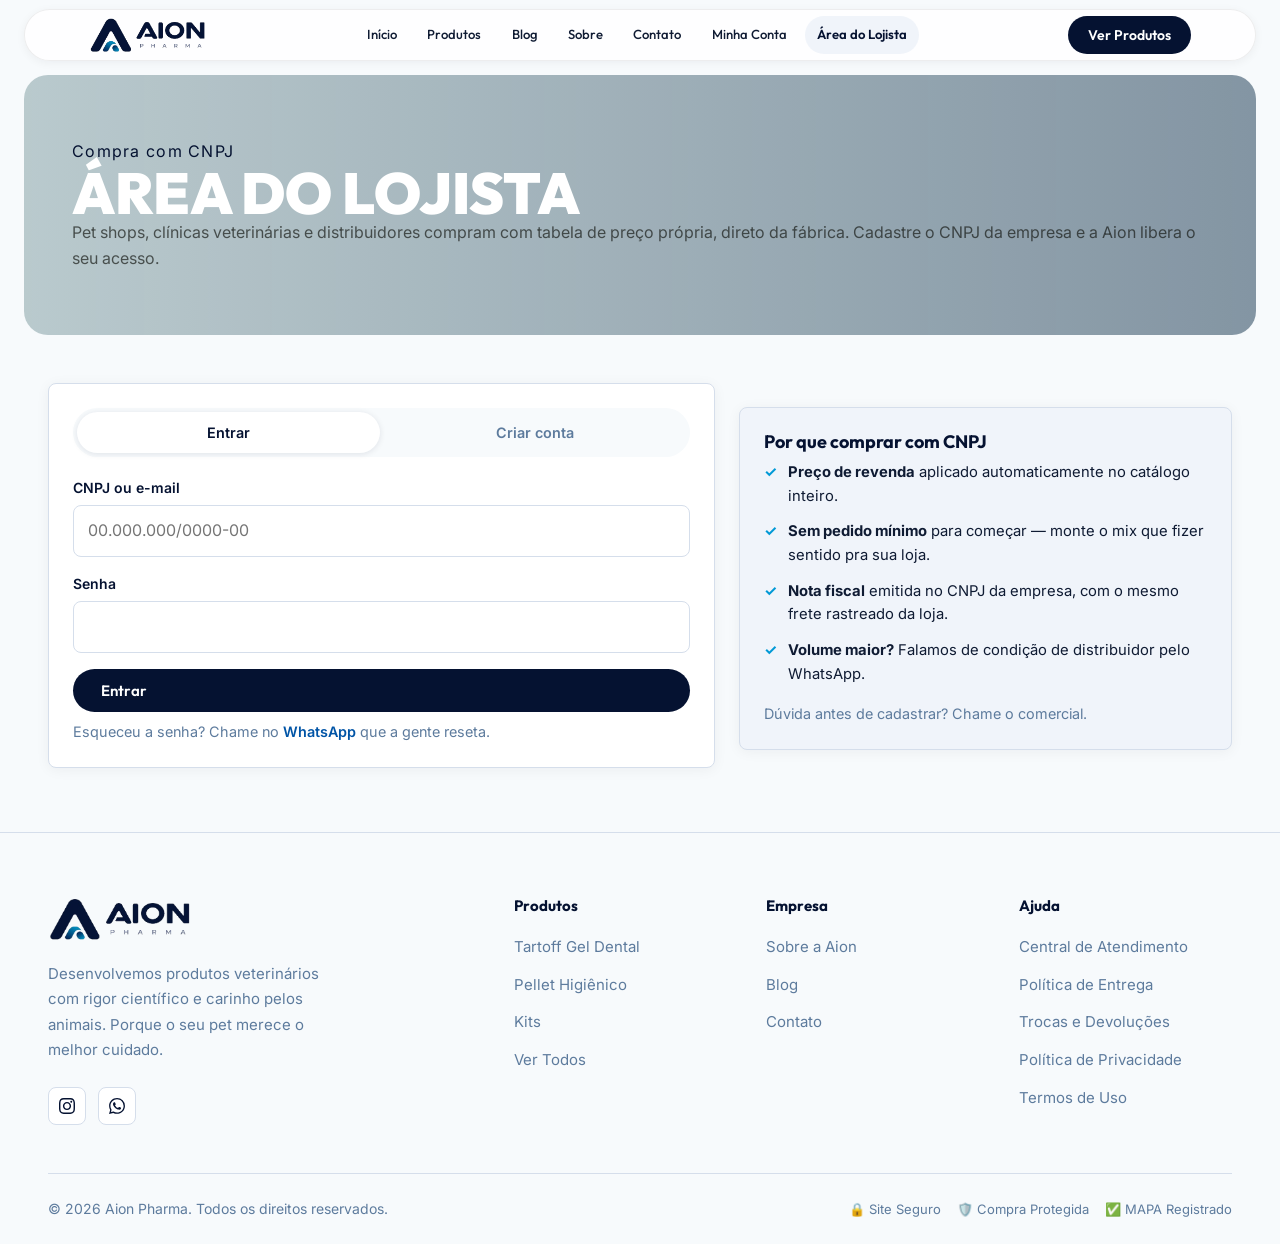
==== commit f7576d7d: "produto: secao Composicao com fonte real (TartOff, Miaw Clean, Everbone) + home mais leve (WebP resp" ====
--- a/b2b.html
+++ b/b2b.html
@@ -5,7 +5,10 @@
   <meta name="viewport" content="width=device-width, initial-scale=1.0" />
   <title>Área do Lojista — Compra com CNPJ | Aion Pharma</title>
   <meta name="description" content="Pet shops, clínicas e distribuidores compram Tartoff e a linha Aion Pharma com preço de revenda. Cadastro com CNPJ, liberado após aprovação da Aion." />
-  <link rel="stylesheet" href="style.css?v=6" />
+  <link rel="preconnect" href="https://fonts.googleapis.com" />
+  <link rel="preconnect" href="https://fonts.gstatic.com" crossorigin />
+  <link rel="stylesheet" href="https://fonts.googleapis.com/css2?family=Outfit:wght@300;400;500;600;700;800;900&amp;family=Inter:wght@300;400;500;600&amp;display=swap" />
+  <link rel="stylesheet" href="style.css?v=7" />
   <link rel="icon" type="image/png" href="assets/brand/logo-mark.png" />
 </head>
 <body>
@@ -14,7 +17,7 @@
 <header id="header">
   <div class="container">
     <div class="header-inner">
-      <a href="index.html" class="logo" aria-label="Aion Pharma Home"><img src="assets/brand/logo.png" alt="Aion Pharma" class="logo-img" /></a>
+      <a href="index.html" class="logo" aria-label="Aion Pharma Home"><img src="assets/brand/logo.webp" alt="Aion Pharma" class="logo-img" width="433" height="133" decoding="async" /></a>
       <nav class="nav-links" aria-label="Navegação principal">
         <a href="index.html">Início</a>
         <a href="produtos.html">Produtos</a>
@@ -212,7 +215,7 @@
   <div class="container">
     <div class="footer-top">
       <div class="footer-brand">
-        <a href="index.html" class="logo"><img src="assets/brand/logo.png" alt="Aion Pharma" class="logo-img" /></a>
+        <a href="index.html" class="logo"><img src="assets/brand/logo.webp" alt="Aion Pharma" class="logo-img" width="433" height="133" decoding="async" /></a>
         <p>Desenvolvemos produtos veterinários com rigor científico e carinho pelos animais. Porque o seu pet merece o melhor cuidado.</p>
         <div class="footer-social">
           <a href="https://www.instagram.com/tartoff.oficial/" class="social-link" target="_blank" rel="noopener" aria-label="Instagram">
@@ -267,6 +270,6 @@
 </footer>
 
 <div class="toast-container" id="toast-container"></div>
-<script src="script.js?v=7"></script>
+<script defer src="script.js?v=12"></script>
 </body>
 </html>
--- a/style.css
+++ b/style.css
@@ -3,7 +3,6 @@
    Navy + Cyan (brand oficial)
    ================================================ */
 
-@import url('https://fonts.googleapis.com/css2?family=Outfit:wght@300;400;500;600;700;800;900&family=Inter:wght@300;400;500;600&display=swap');
 
 /* ── Tokens ───────────────────────────────────── */
 :root {
@@ -826,6 +825,8 @@
   position: relative;
   z-index: 1;
   max-height: 480px;
+  width: auto;
+  height: auto;
   object-fit: contain;
   filter: drop-shadow(0 24px 48px rgba(0,0,0,.4));
   animation: float 4s ease-in-out infinite;
@@ -2224,6 +2225,9 @@
   inset: 0;
   opacity: 0;
   animation: heroBannerFade 12s infinite;
+  will-change: opacity;
+  contain: paint;
+  transform: translateZ(0);
 }
 
 .hero-banner-slide-1 {
@@ -3141,7 +3145,7 @@
   animation: skeletonShimmer 1.4s ease infinite;
   border-radius: 8px;
 }
-@keyframes skeletonShimmer { 0% { background-position: 100% 0 } 100% { background-position: 0 0 } }
+@keyframes skeletonShimmer { 0%, 100% { opacity: 1 } 50% { opacity: .55 } }
 .skeleton-card { pointer-events: none; }
 .skeleton-card .product-image { aspect-ratio: 1/1; }
 .skeleton-line { height: 14px; margin: 10px 0; }
@@ -3336,3 +3340,10 @@
   .pf-pedido { flex-direction: column; align-items: flex-start; }
   .pf-pedido-valor { align-items: flex-start; }
 }
+
+@media (prefers-reduced-motion: reduce) {
+  .hero-banner-slide { animation: none; will-change: auto; }
+  .hero-banner-slide-1 { opacity: 1; }
+  .hero-banner-slide-2 { opacity: 0; visibility: hidden; }
+  .skeleton { animation: none; }
+}
